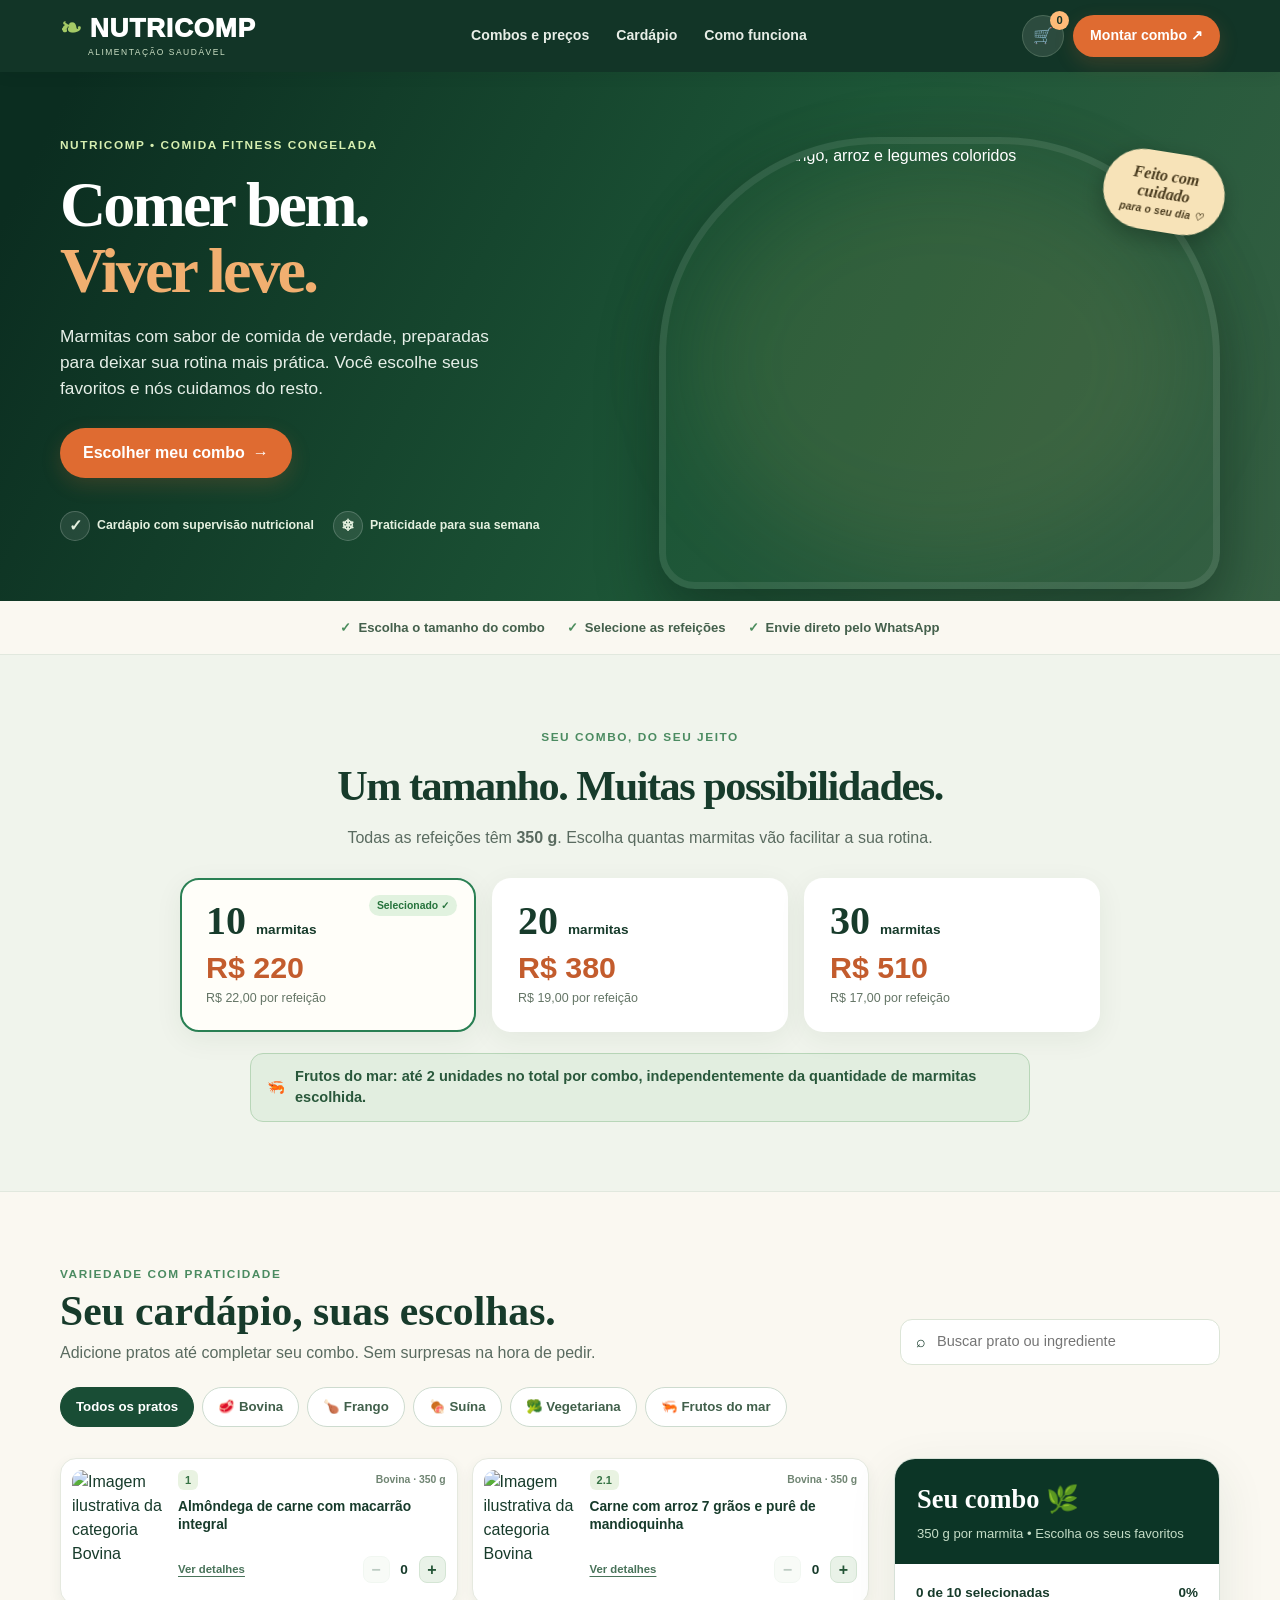
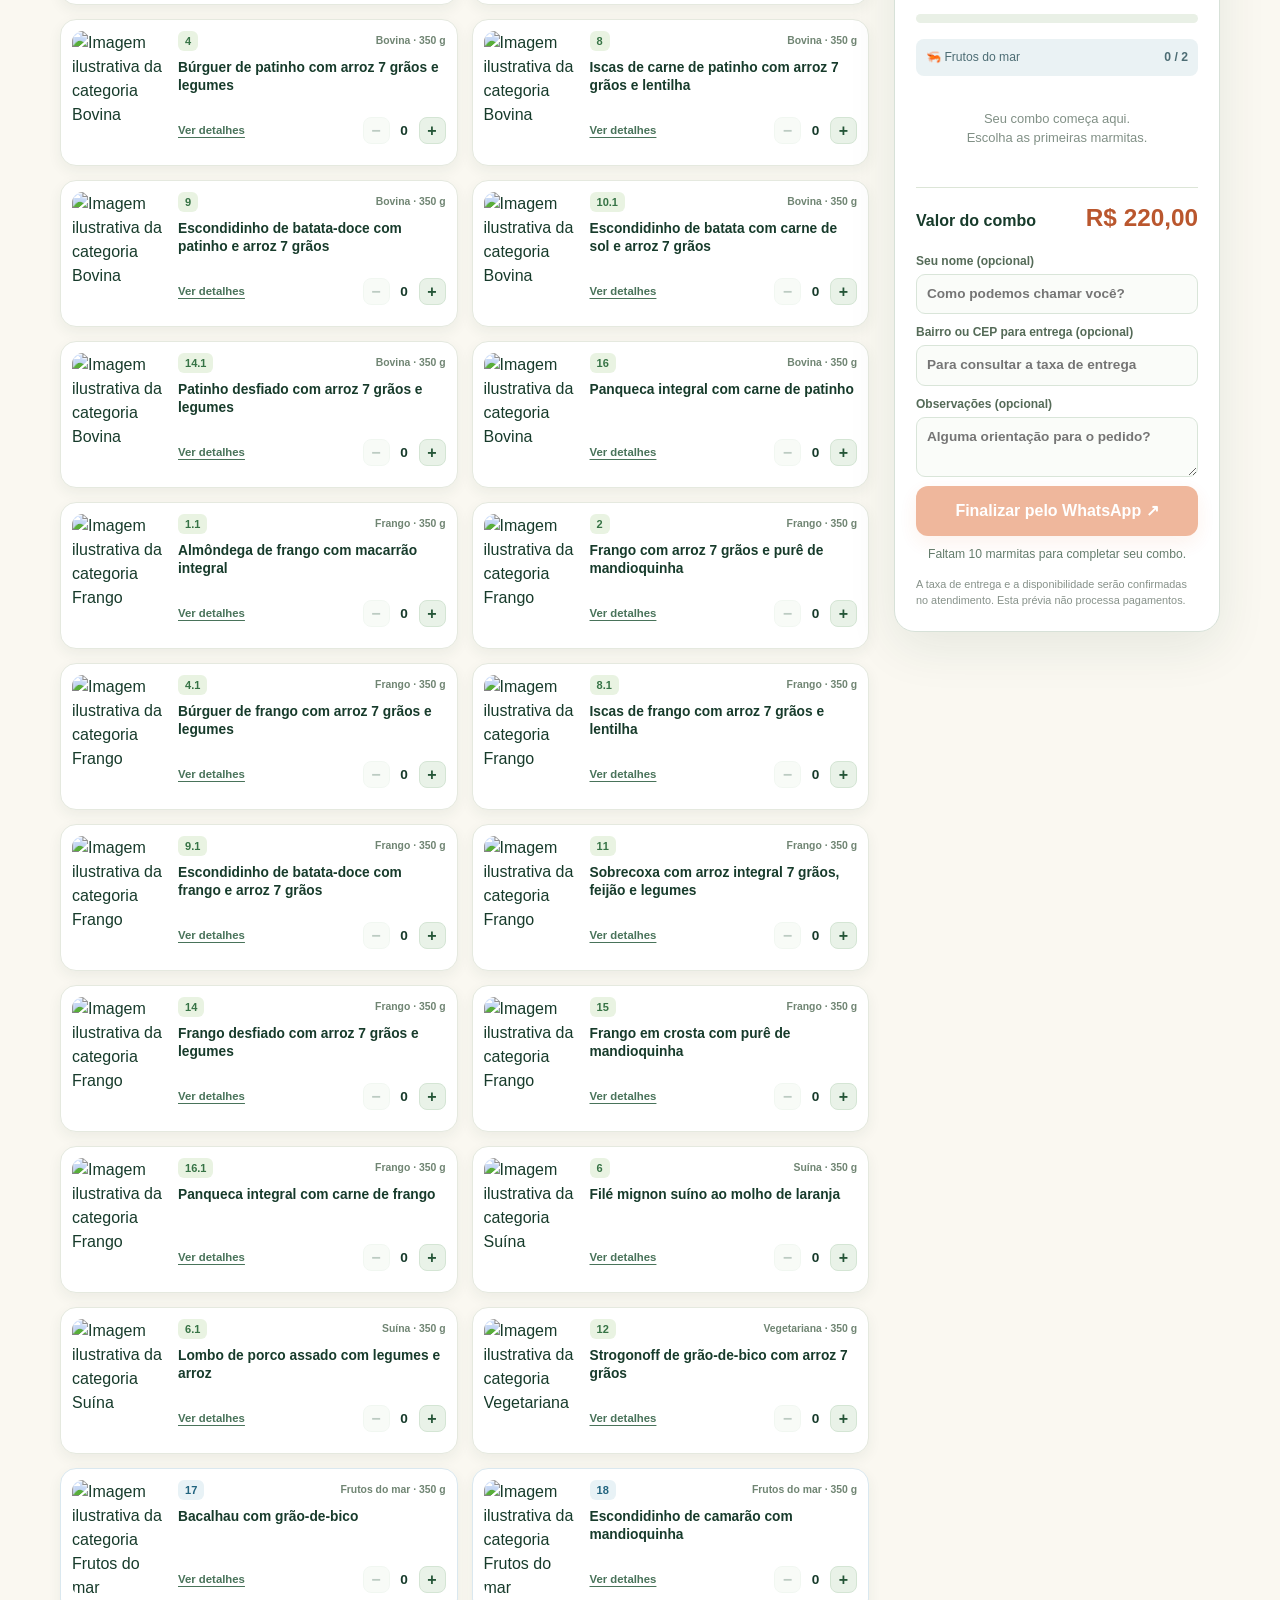
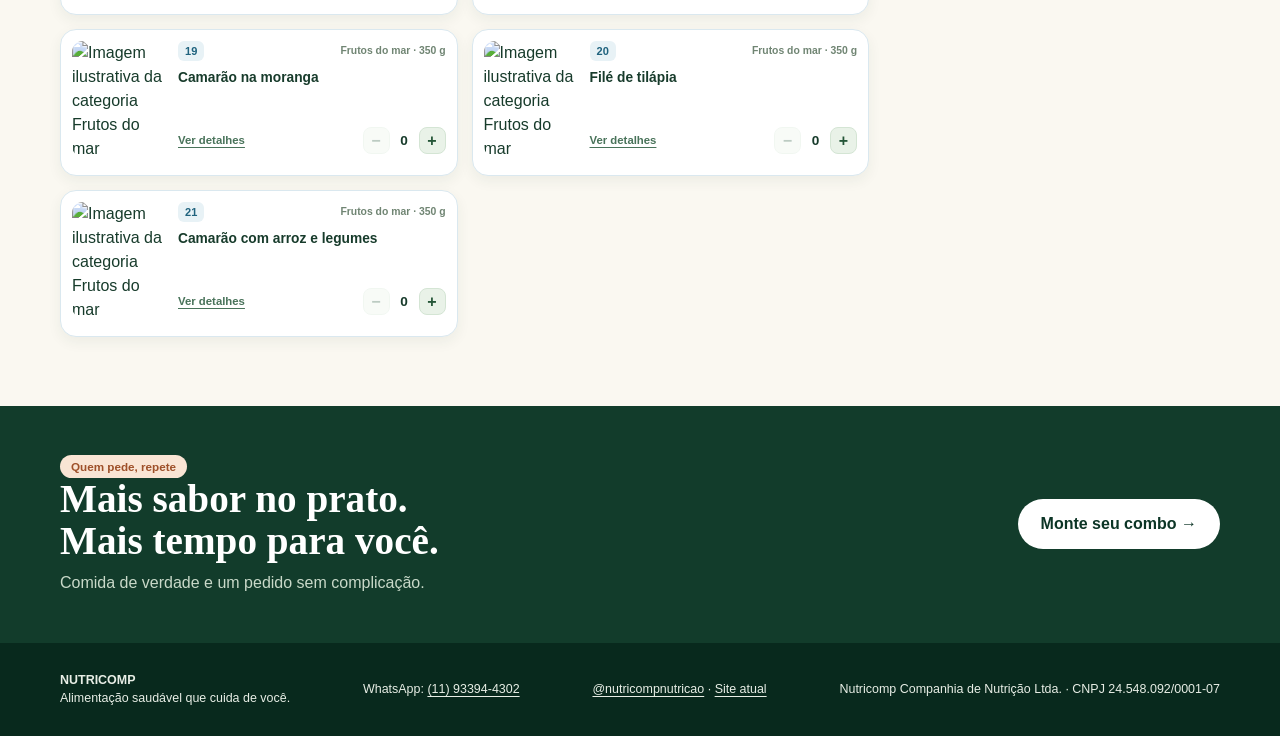
==== index.html @ 6992b079 "Adicionar catálogo responsivo Nutricomp 350g com combos e WhatsApp" ====
<!doctype html>
<html lang="pt-BR">
<head>
  <meta charset="utf-8" />
  <meta name="viewport" content="width=device-width, initial-scale=1" />
  <meta name="theme-color" content="#123d2b" />
  <meta name="description" content="Monte seu combo Nutricomp com marmitas saudáveis congeladas de 350 g. Escolha 10, 20 ou 30 refeições e finalize pelo WhatsApp." />
  <title>Nutricomp | Comida de verdade, rotina mais leve</title>
  <style>
    :root{--ink:#173b2b;--forest:#0c3526;--dark:#09291e;--leaf:#40865d;--sage:#ecf1e6;--cream:#faf8f1;--white:#fffefb;--line:#dce5d7;--orange:#df6b31;--orange-dark:#bb4d23;--muted:#5a6b60;--shadow:0 15px 50px rgba(22,63,43,.09)}
    *{box-sizing:border-box}html{scroll-behavior:smooth}body{margin:0;background:var(--cream);color:var(--ink);font-family:Inter,"Segoe UI",Arial,sans-serif;font-size:16px;line-height:1.5}button,input,textarea,select{font:inherit}button{cursor:pointer}a{color:inherit;text-decoration:none}img{max-width:100%;display:block}button:focus-visible,a:focus-visible,input:focus-visible,textarea:focus-visible{outline:3px solid #e9ab69;outline-offset:3px}.wrap{width:min(1160px,calc(100% - 38px));margin-inline:auto}.eyebrow{color:#4b8b61;font-weight:800;letter-spacing:.13em;text-transform:uppercase;font-size:.74rem}.btn{display:inline-flex;align-items:center;justify-content:center;gap:8px;border:0;border-radius:999px;padding:13px 23px;font-weight:800;transition:transform .16s,background .16s}.btn:hover{transform:translateY(-1px)}.btn-orange{background:var(--orange);color:white;box-shadow:0 7px 20px rgba(223,107,49,.18)}.btn-orange:hover{background:var(--orange-dark)}.btn-light{background:white;color:var(--forest)}.btn-outline{border:1px solid #b9cbbd;background:transparent;color:var(--forest)}
    .topbar{position:sticky;top:0;z-index:30;background:rgba(9,45,31,.96);color:#fff;backdrop-filter:blur(14px);box-shadow:0 2px 16px #071c1512}.top-inner{height:72px;display:flex;align-items:center;justify-content:space-between;gap:20px}.brand{display:flex;flex-direction:column;line-height:1.05}.brand strong{font-weight:950;letter-spacing:.03em;font-size:1.64rem}.brand strong:before{content:"❧";color:#a4ca66;font-size:1.6rem;margin-right:7px}.brand small{margin-left:28px;margin-top:5px;letter-spacing:.18em;font-size:.53rem;color:#cce0c5}.navlinks{display:flex;align-items:center;gap:27px;font-size:.88rem;font-weight:650;color:#e8eee7}.navlinks a:hover{color:#ffd6ad}.nav-actions{display:flex;gap:9px;align-items:center}.nav-actions .btn{padding:10px 17px;font-size:.88rem}.cart-mini{position:relative;border:1px solid #77947d6b;background:#ffffff1c;color:white;border-radius:999px;width:42px;height:42px;display:grid;place-items:center}.cart-mini span{position:absolute;top:-5px;right:-6px;background:#ffbb78;color:#183326;font-size:.7rem;font-weight:900;border-radius:50%;min-width:19px;height:19px;display:grid;place-items:center}
    .hero{background:linear-gradient(117deg,#0b2d20 5%,#1d5637 58%,#366043 100%);color:white;overflow:hidden;position:relative}.hero .wrap{min-height:495px;display:grid;grid-template-columns:1.05fr 1fr;align-items:center;gap:10px}.hero-copy{position:relative;z-index:2;padding:60px 0 60px}.hero-copy .eyebrow{color:#d6eeb0}.hero h1{font-family:Georgia,"Times New Roman",serif;font-size:clamp(2.8rem,5vw,4.85rem);line-height:1.03;letter-spacing:-.045em;margin:16px 0 20px}.hero h1 em{font-style:normal;color:#f1af70}.hero p{color:#e6efe8;max-width:435px;font-size:1.08rem;margin-bottom:26px}.hero-feature{display:flex;gap:19px;flex-wrap:wrap;margin-top:33px;color:#e4f0df;font-size:.77rem;font-weight:700}.hero-feature span{display:flex;align-items:center;gap:7px}.hero-feature b{display:grid;place-items:center;background:#ffffff17;border:1px solid #ffffff30;border-radius:50%;height:30px;width:30px;font-size:1rem}.hero-photo{position:relative;height:475px;align-self:end;display:grid;place-items:center}.hero-photo:before{content:"";position:absolute;width:490px;height:390px;border-radius:50%;background:#b3a65a1f;filter:blur(45px)}.hero-photo img{position:relative;width:100%;height:95%;object-fit:cover;object-position:center;border-radius:220px 220px 36px 36px;border:7px solid #ffffff15;box-shadow:0 25px 60px #061c1477}.hero-stamp{position:absolute;z-index:2;right:-5px;top:26px;background:#f7e3b8;color:#4a3c1f;border-radius:999px;padding:15px 19px;text-align:center;font-family:Georgia,serif;font-weight:700;font-style:italic;line-height:1.12;transform:rotate(9deg);box-shadow:0 7px 23px #0004}.hero-stamp small{display:block;font-family:Arial,sans-serif;font-weight:700;font-size:.64rem;letter-spacing:.02em;margin-top:3px}
    .confidence{display:flex;gap:22px;justify-content:center;flex-wrap:wrap;padding:17px 0;font-weight:700;color:#44604c;font-size:.82rem}.confidence span{display:flex;align-items:center;gap:7px}.confidence i{color:#4b8d5d;font-style:normal}.section{padding:69px 0}.section-title{text-align:center;margin-bottom:28px}.section-title h2{font-family:Georgia,serif;font-size:clamp(2rem,3.3vw,2.9rem);margin:6px 0 8px;letter-spacing:-.035em}.section-title p{color:var(--muted);margin:0}
    .combos{background:#f0f4ec;border-block:1px solid #e1e8de}.combo-grid{display:grid;grid-template-columns:repeat(3,1fr);gap:16px;max-width:920px;margin:0 auto}.combo{border:2px solid transparent;border-radius:19px;padding:21px 24px;box-shadow:0 7px 28px #1e3d2610;background:white;text-align:left;color:var(--ink);position:relative;transition:border-color .12s,transform .12s;min-height:154px}.combo:hover{transform:translateY(-2px)}.combo[aria-pressed="true"]{border-color:#2a8054;background:#fffef9}.combo .selected{display:none;position:absolute;right:17px;top:15px;background:#e1f2df;color:#26733c;padding:3px 8px;border-radius:100px;font-size:.65rem;font-weight:900}.combo[aria-pressed="true"] .selected{display:block}.combo .count{font-family:Georgia,serif;font-weight:800;font-size:2.5rem;line-height:1}.combo .count small{font:700 .85rem Arial}.combo strong{display:block;font-size:1.9rem;color:#c35c2d;margin-top:11px;line-height:1}.combo p{margin:7px 0 0;color:#647566;font-size:.78rem}.rule{margin:21px auto 0;display:flex;align-items:center;justify-content:center;gap:10px;max-width:780px;background:#e2eee0;border:1px solid #b8d6b8;border-radius:13px;padding:12px 16px;color:#29583b;font-weight:700;font-size:.91rem}
    .catalog-head{display:flex;justify-content:space-between;gap:18px;align-items:end;flex-wrap:wrap;margin-bottom:22px}.catalog-head h2{font-family:Georgia,serif;font-size:2.6rem;line-height:1.05;margin:5px 0 7px}.catalog-head p{margin:0;color:var(--muted)}.search{display:flex;gap:9px;align-items:center;background:white;border:1px solid var(--line);padding:10px 15px;border-radius:12px;min-width:min(320px,100%)}.search input{width:100%;border:0;outline:0;background:transparent;font-size:.91rem;color:var(--ink)}.filters{display:flex;gap:8px;overflow-x:auto;padding-bottom:10px;margin-bottom:21px;scrollbar-width:thin}.filter{flex:0 0 auto;border:1px solid #cddbcf;border-radius:100px;background:white;color:#41604b;font-weight:750;font-size:.83rem;padding:9px 15px}.filter[aria-pressed="true"]{background:#194d35;color:#fff;border-color:#194d35}.catalog-layout{display:grid;grid-template-columns:minmax(0,1fr) 326px;gap:25px;align-items:start}.food-grid{display:grid;grid-template-columns:repeat(2,minmax(0,1fr));gap:14px}.dish{display:grid;grid-template-columns:94px 1fr;gap:12px;padding:11px;background:#fff;border:1px solid #e5e9df;border-radius:16px;min-height:147px;box-shadow:0 5px 14px #183e2910}.dish img{width:94px;height:116px;object-fit:cover;border-radius:11px}.dish-content{display:flex;flex-direction:column;min-width:0}.dish-top{display:flex;justify-content:space-between;align-items:center;gap:6px}.dish-code{font-size:.69rem;font-weight:900;background:#e9f3e2;color:#367345;padding:2px 7px;border-radius:6px}.dish-type{font-size:.65rem;font-weight:800;color:#708573}.dish h3{font-size:.86rem;line-height:1.24;margin:8px 0 6px;min-height:41px}.dish p{font-size:.72rem;color:#718075;margin:0 0 auto;line-height:1.35}.dish-bottom{display:flex;align-items:center;justify-content:space-between;gap:7px;margin-top:11px}.detail{border:0;background:none;padding:0;color:#49735a;font-weight:750;font-size:.71rem;text-decoration:underline;text-underline-offset:3px}.stepper{display:flex;align-items:center;gap:7px}.stepper button{background:#e9f2e8;border:1px solid #d4e5d4;border-radius:8px;width:27px;height:27px;color:#245537;font-weight:900}.stepper button:hover{background:#d0e6ce}.stepper button:disabled{opacity:.3;cursor:not-allowed}.stepper b{min-width:15px;text-align:center;font-size:.85rem}.dish[data-sea="true"]{border-color:#dae8ef}.dish[data-sea="true"] .dish-code{background:#e8f2f6;color:#20637e}
    .cart-panel{position:sticky;top:95px;background:white;border:1px solid #d7e1d8;border-radius:21px;overflow:hidden;box-shadow:var(--shadow)}.cart-top{background:var(--forest);color:white;padding:21px 22px}.cart-top h3{font-family:Georgia,serif;font-size:1.65rem;margin:0 0 4px}.cart-top p{font-size:.82rem;color:#c5ddc7;margin:0}.cart-body{padding:19px 21px 23px}.progress-info{display:flex;justify-content:space-between;font-size:.84rem;font-weight:750}.progressbar{height:9px;background:#e9f0e6;border-radius:100px;overflow:hidden;margin:11px 0 16px}.progressbar>span{display:block;background:linear-gradient(90deg,#5fa364,#1f7644);height:100%;width:0;transition:width .2s}.sea-count{font-size:.76rem;color:#4d6d74;display:flex;justify-content:space-between;background:#eaf2f4;border-radius:8px;padding:9px 10px;margin-bottom:13px}.cart-items{max-height:205px;overflow:auto;display:grid;gap:8px}.cart-entry{display:flex;justify-content:space-between;gap:7px;color:#365442;font-size:.77rem;border-bottom:1px solid #eef0ea;padding-bottom:7px}.cart-entry b{white-space:nowrap}.empty{color:#819086;font-size:.81rem;text-align:center;margin:20px 0}.total{display:flex;justify-content:space-between;align-items:baseline;font-weight:750;margin:20px 0 14px;padding-top:12px;border-top:1px solid var(--line)}.total strong{font-size:1.52rem;color:#ba572e}.cart-body .btn{width:100%;border-radius:12px}.cart-body .btn:disabled{opacity:.48;cursor:not-allowed;transform:none}.feedback{display:block;text-align:center;font-size:.76rem;color:#647e6e;margin-top:9px}.customer{margin-top:15px;display:grid;gap:9px}.customer label{display:grid;gap:4px;color:#556b58;font-size:.75rem;font-weight:750}.customer input,.customer textarea{background:#fafcf9;border:1px solid #d9e5d9;border-radius:9px;padding:9px 10px;font-size:.85rem;color:#234631;resize:vertical}.customer small{color:#77867b;line-height:1.4}.cart-mobile{display:none}.final-band{background:#123c2b;color:white;padding:48px 0}.final-band .wrap{display:flex;justify-content:space-between;align-items:center;gap:20px}.final-band h2{font-family:Georgia,serif;font-size:2.45rem;line-height:1.08;margin:0 0 8px}.final-band p{color:#c9d9c9;margin:0}.footer{background:#08291d;color:#e8eee6;padding:28px 0}.footer .wrap{display:flex;gap:22px;justify-content:space-between;align-items:center;flex-wrap:wrap;font-size:.78rem}.footer a{text-decoration:underline;text-underline-offset:3px}.tag{background:#f9e5d4;color:#9e5029;font-weight:900;padding:5px 11px;border-radius:100px;font-size:.73rem}.modal{border:0;border-radius:19px;padding:0;width:min(450px,calc(100% - 26px));box-shadow:0 20px 75px #061a1170}.modal::backdrop{background:#08281fb0;backdrop-filter:blur(4px)}.modal-content{padding:24px}.modal h3{font-family:Georgia,serif;font-size:1.6rem;margin:7px 0}.modal p{color:#5b6c60}.modal button{margin-top:10px}
    @media(max-width:1080px){.catalog-layout{grid-template-columns:minmax(0,1fr) 310px}.food-grid{grid-template-columns:1fr}.dish{grid-template-columns:113px 1fr}.dish img{width:113px;height:110px}.dish h3{min-height:auto}}
    @media(max-width:780px){.top-inner{height:64px}.brand strong{font-size:1.32rem}.brand small{font-size:.44rem;margin-left:21px}.navlinks{display:none}.nav-actions .btn{font-size:.73rem;padding:9px 14px}.hero .wrap{grid-template-columns:1fr;min-height:auto}.hero-copy{padding:46px 0 24px}.hero h1{font-size:clamp(2.7rem,10vw,4.4rem);max-width:600px}.hero p{max-width:590px}.hero-photo{height:280px;align-self:stretch}.hero-photo img{width:100%;height:305px;border-radius:120px 120px 10px 10px;object-position:center 43%}.hero-stamp{right:10px;top:5px;font-size:.85rem}.section{padding:48px 0}.combo-grid{gap:9px}.combo{padding:16px 12px;min-height:126px}.combo .count{font-size:2rem}.combo .count small{font-size:.72rem}.combo strong{font-size:1.5rem}.combo p{font-size:.66rem}.rule{font-size:.83rem}.catalog-layout{display:block}.cart-panel{position:fixed;z-index:50;inset:auto 0 0 0;top:auto;transform:translateY(105%);visibility:hidden;pointer-events:none;transition:transform .22s;border-radius:20px 20px 0 0;max-height:87dvh;overflow:auto;box-shadow:0 -14px 70px #092e2066}.cart-panel.open{transform:translateY(0);visibility:visible;pointer-events:auto}.cart-top{position:sticky;top:0;z-index:1}.cart-mobile{display:flex;position:fixed;z-index:45;left:14px;right:14px;bottom:13px;border:0;border-radius:15px;padding:13px 17px;background:#123f2c;color:white;box-shadow:0 9px 32px #082a1f55;align-items:center;justify-content:space-between;font-weight:850}.cart-mobile small{color:#ccdfcf;font-size:.76rem;font-weight:500}.cart-mobile b{font-size:1rem}.close-cart{display:inline-flex!important}.final-band{padding-bottom:90px}.final-band .wrap{display:block}.final-band h2{font-size:2rem;margin-bottom:14px}.footer{padding-bottom:95px}}
    @media(max-width:540px){.wrap{width:min(100% - 28px,1160px)}.hero-feature{gap:13px;font-size:.68rem}.confidence{font-size:.67rem;gap:6px 15px}.catalog-head h2{font-size:2.15rem}.search{min-width:100%}.combo-grid{gap:6px}.combo{padding:16px 9px}.combo .count{font-size:1.7rem}.combo strong{font-size:1.24rem}.combo .selected{display:none!important}.combo p{font-size:.58rem}.food-grid{grid-template-columns:1fr;gap:10px}.dish{grid-template-columns:98px 1fr;min-height:125px}.dish img{width:98px;height:106px}.dish h3{font-size:.82rem}.dish p{font-size:.69rem}.rule{align-items:start}.footer .wrap{display:grid;gap:9px}.final-band h2{font-size:1.8rem}}
    @media(prefers-reduced-motion:reduce){html{scroll-behavior:auto}*,*:before,*:after{animation-duration:.01ms!important;transition-duration:.01ms!important}}
  </style>
</head>
<body>
  <header class="topbar"><div class="wrap top-inner"><a class="brand" href="#inicio" aria-label="Nutricomp início"><strong>NUTRICOMP</strong><small>ALIMENTAÇÃO SAUDÁVEL</small></a><nav class="navlinks" aria-label="Navegação principal"><a href="#combos">Combos e preços</a><a href="#cardapio">Cardápio</a><a href="#como-funciona">Como funciona</a></nav><div class="nav-actions"><button id="nav-cart" class="cart-mini" aria-label="Abrir meu combo">🛒<span id="nav-count">0</span></button><a class="btn btn-orange" href="#cardapio">Montar combo ↗</a></div></div></header>
  <main>
    <section id="inicio" class="hero"><div class="wrap"><div class="hero-copy"><span class="eyebrow">Nutricomp • comida fitness congelada</span><h1>Comer bem.<br><em>Viver leve.</em></h1><p>Marmitas com sabor de comida de verdade, preparadas para deixar sua rotina mais prática. Você escolhe seus favoritos e nós cuidamos do resto.</p><a class="btn btn-orange" href="#combos">Escolher meu combo <span aria-hidden="true">→</span></a><div class="hero-feature"><span><b>✓</b>Cardápio com supervisão nutricional</span><span><b>❄</b>Praticidade para sua semana</span></div></div><div class="hero-photo"><img src="assets/hero.jpg" alt="Marmita com frango, arroz e legumes coloridos" /><div class="hero-stamp">Feito com<br>cuidado<small>para o seu dia ♡</small></div></div></div></section>
    <div class="wrap confidence" id="como-funciona"><span><i>✓</i> Escolha o tamanho do combo</span><span><i>✓</i> Selecione as refeições</span><span><i>✓</i> Envie direto pelo WhatsApp</span></div>
    <section id="combos" class="section combos"><div class="wrap"><div class="section-title"><span class="eyebrow">Seu combo, do seu jeito</span><h2>Um tamanho. Muitas possibilidades.</h2><p>Todas as refeições têm <strong>350 g</strong>. Escolha quantas marmitas vão facilitar a sua rotina.</p></div><div class="combo-grid" role="group" aria-label="Escolha a quantidade de marmitas"><button class="combo" data-size="10" aria-pressed="true"><span class="selected">Selecionado ✓</span><span class="count">10 <small>marmitas</small></span><strong>R$ 220</strong><p>R$ 22,00 por refeição</p></button><button class="combo" data-size="20" aria-pressed="false"><span class="selected">Selecionado ✓</span><span class="count">20 <small>marmitas</small></span><strong>R$ 380</strong><p>R$ 19,00 por refeição</p></button><button class="combo" data-size="30" aria-pressed="false"><span class="selected">Selecionado ✓</span><span class="count">30 <small>marmitas</small></span><strong>R$ 510</strong><p>R$ 17,00 por refeição</p></button></div><div class="rule"><span aria-hidden="true">🦐</span><span><strong>Frutos do mar:</strong> até 2 unidades no total por combo, independentemente da quantidade de marmitas escolhida.</span></div></div></section>
    <section id="cardapio" class="section"><div class="wrap"><div class="catalog-head"><div><span class="eyebrow">Variedade com praticidade</span><h2>Seu cardápio, suas escolhas.</h2><p>Adicione pratos até completar seu combo. Sem surpresas na hora de pedir.</p></div><label class="search"><span aria-hidden="true">⌕</span><input id="search" type="search" placeholder="Buscar prato ou ingrediente" aria-label="Buscar prato ou ingrediente" /></label></div><div class="filters" id="filters" role="group" aria-label="Filtrar por categoria"></div><div class="catalog-layout"><div><div class="food-grid" id="food-grid" aria-live="polite"></div><p id="no-results" hidden style="padding:30px;color:#6b806f">Não encontrei pratos com esse termo. Tente outra busca.</p></div><aside class="cart-panel" id="cart-panel" aria-label="Resumo do combo"><div class="cart-top"><button id="close-cart" class="btn btn-light close-cart" style="display:none;float:right;padding:5px 12px;font-size:.77rem">Fechar ×</button><h3>Seu combo 🌿</h3><p>350 g por marmita • Escolha os seus favoritos</p></div><div class="cart-body"><div class="progress-info"><span id="progress-label">0 de 10 selecionadas</span><span id="progress-pct">0%</span></div><div class="progressbar" role="progressbar" aria-label="Progresso do combo" aria-valuemin="0" aria-valuemax="100" aria-valuenow="0" id="progressbar"><span id="progress-fill"></span></div><div class="sea-count"><span>🦐 Frutos do mar</span><strong id="sea-qty">0 / 2</strong></div><div class="cart-items" id="cart-items"><div class="empty">Seu combo começa aqui.<br>Escolha as primeiras marmitas.</div></div><div class="total"><span>Valor do combo</span><strong id="cart-price">R$ 220,00</strong></div><form class="customer" id="customer-form"><label>Seu nome (opcional)<input id="customer-name" autocomplete="name" placeholder="Como podemos chamar você?" maxlength="80" /></label><label>Bairro ou CEP para entrega (opcional)<input id="customer-zip" placeholder="Para consultar a taxa de entrega" maxlength="100" /></label><label>Observações (opcional)<textarea id="customer-note" rows="2" maxlength="500" placeholder="Alguma orientação para o pedido?"></textarea></label><button id="whatsapp-btn" class="btn btn-orange" type="submit" disabled>Finalizar pelo WhatsApp ↗</button></form><small class="feedback" id="checkout-status" aria-live="polite">Complete as 10 marmitas para enviar o pedido.</small><p style="font-size:.68rem;color:#87928a;margin:12px 0 0">A taxa de entrega e a disponibilidade serão confirmadas no atendimento. Esta prévia não processa pagamentos.</p></div></aside></div></div></section>
    <section class="final-band"><div class="wrap"><div><span class="tag">Quem pede, repete</span><h2>Mais sabor no prato.<br>Mais tempo para você.</h2><p>Comida de verdade e um pedido sem complicação.</p></div><a class="btn btn-light" href="#cardapio">Monte seu combo →</a></div></section>
  </main>
  <footer class="footer"><div class="wrap"><div><strong>NUTRICOMP</strong><br>Alimentação saudável que cuida de você.</div><div>WhatsApp: <a href="https://wa.me/5511933944302" rel="noopener noreferrer" target="_blank">(11) 93394-4302</a></div><div><a href="https://www.instagram.com/nutricompnutricao/" target="_blank" rel="noopener noreferrer">@nutricompnutricao</a> · <a href="https://www.nutricomp.com.br/" target="_blank" rel="noopener noreferrer">Site atual</a></div><div>Nutricomp Companhia de Nutrição Ltda. · CNPJ 24.548.092/0001-07</div></div></footer>
  <button class="cart-mobile" id="mobile-cart" aria-controls="cart-panel" aria-expanded="false"><span>🛒 <b id="mobile-count">0 / 10</b><br><small id="mobile-status">Monte seu combo</small></span><strong>Ver meu combo ↑</strong></button>
  <dialog id="detail-modal" class="modal"><div class="modal-content"><span class="eyebrow">Detalhes da refeição</span><h3 id="detail-title"></h3><p id="detail-description"></p><p style="font-size:.82rem;border-radius:10px;padding:12px;background:#edf4e9"><strong>Porção:</strong> 350 g.<br><span id="detail-nutrition">Informações nutricionais completas serão incorporadas na migração do cadastro original, sem estimativas inventadas.</span></p><button id="detail-close" class="btn btn-outline">Fechar</button></div></dialog>
  <script>
  'use strict';
  const WHATSAPP='5511933944302';
  const COMBOS={10:220,20:380,30:510};
  const CATS=[['todos','Todos os pratos'],['bovina','🥩 Bovina'],['ave','🍗 Frango'],['suina','🍖 Suína'],['vegetariana','🥦 Vegetariana'],['mar','🦐 Frutos do mar']];
  // Cardápio revisto a partir das imagens do cliente; itens suínos e vegetariano vêm do catálogo público antigo e precisam de validação antes da publicação final.
  const DISHES=[
    ['1','Almôndega de carne com macarrão integral','bovina','Almôndegas de carne acompanhadas de macarrão integral.'],
    ['2.1','Carne com arroz 7 grãos e purê de mandioquinha','bovina','Carne, arroz 7 grãos e purê de mandioquinha.'],
    ['4','Búrguer de patinho com arroz 7 grãos e legumes','bovina','Búrguer de patinho acompanhado de arroz 7 grãos e legumes.'],
    ['8','Iscas de carne de patinho com arroz 7 grãos e lentilha','bovina','Iscas de patinho, arroz 7 grãos e lentilha.'],
    ['9','Escondidinho de batata-doce com patinho e arroz 7 grãos','bovina','Escondidinho com carne de patinho e arroz 7 grãos.'],
    ['10.1','Escondidinho de batata com carne de sol e arroz 7 grãos','bovina','Escondidinho com carne de sol e arroz 7 grãos.'],
    ['14.1','Patinho desfiado com arroz 7 grãos e legumes','bovina','Patinho desfiado com arroz 7 grãos e legumes.'],
    ['16','Panqueca integral com carne de patinho','bovina','Panqueca integral recheada com carne de patinho.'],
    ['1.1','Almôndega de frango com macarrão integral','ave','Almôndegas de frango e macarrão integral.'],
    ['2','Frango com arroz 7 grãos e purê de mandioquinha','ave','Frango, arroz 7 grãos e purê de mandioquinha.'],
    ['4.1','Búrguer de frango com arroz 7 grãos e legumes','ave','Búrguer de frango com arroz 7 grãos e legumes.'],
    ['8.1','Iscas de frango com arroz 7 grãos e lentilha','ave','Iscas de frango, arroz 7 grãos e lentilha.'],
    ['9.1','Escondidinho de batata-doce com frango e arroz 7 grãos','ave','Escondidinho de frango e arroz 7 grãos.'],
    ['11','Sobrecoxa com arroz integral 7 grãos, feijão e legumes','ave','Sobrecoxa com osso, arroz integral 7 grãos, feijão, cenoura, ervilha e brócolis.'],
    ['14','Frango desfiado com arroz 7 grãos e legumes','ave','Frango desfiado, arroz 7 grãos e legumes.'],
    ['15','Frango em crosta com purê de mandioquinha','ave','Frango em crosta e purê de mandioquinha.'],
    ['16.1','Panqueca integral com carne de frango','ave','Panqueca integral recheada com carne de frango.'],
    ['6','Filé mignon suíno ao molho de laranja','suina','Filé mignon suíno ao molho de laranja. Item do catálogo anterior, sujeito à confirmação.'],
    ['6.1','Lombo de porco assado com legumes e arroz','suina','Lombo suíno assado com legumes e arroz. Item do catálogo anterior, sujeito à confirmação.'],
    ['12','Strogonoff de grão-de-bico com arroz 7 grãos','vegetariana','Strogonoff de grão-de-bico com arroz 7 grãos e batata-doce grelhada. Item do catálogo anterior, sujeito à confirmação.'],
    ['17','Bacalhau com grão-de-bico','mar','Bacalhau preparado com grão-de-bico.'],
    ['18','Escondidinho de camarão com mandioquinha','mar','Escondidinho de camarão com purê de mandioquinha.'],
    ['19','Camarão na moranga','mar','Camarão na moranga.'],
    ['20','Filé de tilápia','mar','Filé de tilápia. Acompanhamentos a confirmar.'],
    ['21','Camarão com arroz e legumes','mar','Camarão acompanhado de arroz e legumes.'],
  ].map(([id,name,cat,description])=>({id,name,cat,description}));
  const $=id=>document.getElementById(id);
  const fmt=v=>new Intl.NumberFormat('pt-BR',{style:'currency',currency:'BRL'}).format(v);
  const clean=s=>String(s||'').normalize('NFD').replace(/[\u0300-\u036f]/g,'').toLowerCase();
  const state={size:10,qty:{},filter:'todos',search:''};
  const count=()=>Object.values(state.qty).reduce((a,b)=>a+b,0);
  const seaCount=()=>DISHES.filter(d=>d.cat==='mar').reduce((a,d)=>a+(state.qty[d.id]||0),0);
  const imageOf=cat=>'assets/'+({bovina:'bovina',ave:'frango',suina:'suina',vegetariana:'vegetariana',mar:'mar'}[cat])+'.jpg';
  const textOf=cat=>({bovina:'Bovina',ave:'Frango',suina:'Suína',vegetariana:'Vegetariana',mar:'Frutos do mar'}[cat]);
  function persist(){try{localStorage.setItem('nutricomp-demo-v1',JSON.stringify({size:state.size,qty:state.qty}));}catch(e){}}
  function restore(){try{const r=JSON.parse(localStorage.getItem('nutricomp-demo-v1')||'null');if(r&&COMBOS[r.size]){state.size=+r.size;const q={};for(const d of DISHES){const n=Number(r.qty?.[d.id]);if(Number.isInteger(n)&&n>0&&n<=30)q[d.id]=n;}state.qty=q;let s=seaCount();if(s>2){let remaining=2;for(const d of DISHES.filter(v=>v.cat==='mar')){const n=state.qty[d.id]||0;state.qty[d.id]=Math.min(n,remaining);remaining-=state.qty[d.id];if(!state.qty[d.id])delete state.qty[d.id];}}if(count()>state.size)state.qty={};}}catch(e){}}
  function selectSize(n){if(n===state.size)return;const selected=count();if(selected>n){if(!confirm('O combo menor comporta menos unidades. Deseja escolher o novo tamanho e limpar a seleção?'))return;state.qty={};}state.size=n;render();document.querySelector('#cardapio').scrollIntoView({behavior:'smooth'});}
  function changeQty(id,delta){const dish=DISHES.find(d=>d.id===id);if(!dish)return;const old=state.qty[id]||0;if(delta>0){if(count()>=state.size){notify('Seu combo já está completo. Retire uma marmita para substituir.');return;}if(dish.cat==='mar'&&seaCount()>=2){notify('Limite atingido: até 2 frutos do mar por combo.');return;}}state.qty[id]=Math.max(0,old+delta);if(!state.qty[id])delete state.qty[id];render();}
  function notify(s){$('checkout-status').textContent=s;$('checkout-status').style.color='#9b512e';}
  function renderFilters(){$('filters').innerHTML=CATS.map(([id,name])=>`<button type="button" class="filter" data-filter="${id}" aria-pressed="${state.filter===id}">${name}</button>`).join('');}
  function renderFoods(){const arr=DISHES.filter(d=>(state.filter==='todos'||d.cat===state.filter)&&clean(d.name+' '+d.description+' '+d.id).includes(clean(state.search)));
    $('food-grid').innerHTML=arr.map(d=>{const n=state.qty[d.id]||0;const disable=count()>=state.size||(d.cat==='mar'&&seaCount()>=2);return `<article class="dish" data-sea="${d.cat==='mar'}"><img src="${imageOf(d.cat)}" alt="Imagem ilustrativa da categoria ${textOf(d.cat)}" loading="lazy"><div class="dish-content"><div class="dish-top"><span class="dish-code">${d.id}</span><span class="dish-type">${textOf(d.cat)} · 350 g</span></div><h3>${d.name}</h3><div class="dish-bottom"><button class="detail" data-detail="${d.id}">Ver detalhes</button><div class="stepper"><button type="button" aria-label="Diminuir ${d.name}" data-minus="${d.id}" ${n===0?'disabled':''}>−</button><b>${n}</b><button type="button" aria-label="Adicionar ${d.name}" data-plus="${d.id}" ${disable?'disabled':''}>+</button></div></div></div></article>`;}).join('');$('no-results').hidden=arr.length>0;}
  function renderCart(){const n=count(),sea=seaCount(),done=n===state.size,entries=DISHES.filter(d=>state.qty[d.id]);$('nav-count').textContent=n;$('mobile-count').textContent=`${n} / ${state.size}`;$('mobile-status').textContent=done?'Pronto para enviar':'Toque para conferir';$('progress-label').textContent=`${n} de ${state.size} selecionadas`;$('progress-pct').textContent=`${Math.round(n/state.size*100)}%`;$('progress-fill').style.width=`${(n/state.size*100)}%`;$('progressbar').setAttribute('aria-valuenow',String(Math.round(n/state.size*100)));$('sea-qty').textContent=`${sea} / 2`;$('cart-price').textContent=fmt(COMBOS[state.size]);$('cart-items').innerHTML=entries.length?entries.map(d=>`<div class="cart-entry"><span>${d.name}</span><b>× ${state.qty[d.id]}</b></div>`).join(''):'<div class="empty">Seu combo começa aqui.<br>Escolha as primeiras marmitas.</div>';$('whatsapp-btn').disabled=!done;$('checkout-status').style.color='#647e6e';$('checkout-status').textContent=done?'Tudo certo! Seu combo está completo.':`Faltam ${state.size-n} marmitas para completar seu combo.`;document.querySelectorAll('.combo').forEach(b=>b.setAttribute('aria-pressed',String(+b.dataset.size===state.size)));}
  function render(){renderFilters();renderFoods();renderCart();persist();}
  function openCart(){if(window.matchMedia('(max-width: 780px)').matches){$('cart-panel').classList.add('open');$('mobile-cart').setAttribute('aria-expanded','true');}else document.querySelector('#cart-panel').scrollIntoView({behavior:'smooth',block:'center'});}
  function closeCart(){$('cart-panel').classList.remove('open');$('mobile-cart').setAttribute('aria-expanded','false');}
  function checkout(event){event.preventDefault();if(count()!==state.size){notify('Complete o combo antes de finalizar.');return;}const name=$('customer-name').value.trim(),loc=$('customer-zip').value.trim(),note=$('customer-note').value.trim();let t=`Olá, Nutricomp! Gostaria de solicitar um combo de ${state.size} marmitas de 350 g (${fmt(COMBOS[state.size])}).\n\n*MINHA SELEÇÃO*\n`;for(const d of DISHES){if(state.qty[d.id])t+=`${state.qty[d.id]}x [${d.id}] ${d.name}\n`;}t+=`\nTotal: ${state.size} unidades\nFrutos do mar: ${seaCount()} de 2 permitidos\nValor do combo: ${fmt(COMBOS[state.size])}\n`;if(name)t+=`\nNome: ${name}`;if(loc)t+=`\nBairro/CEP: ${loc}`;if(note)t+=`\nObservações: ${note}`;t+='\n\nPodem confirmar disponibilidade, entrega e pagamento?';const url=`https://wa.me/${WHATSAPP}?text=${encodeURIComponent(t)}`;window.open(url,'_blank','noopener,noreferrer');}
  document.addEventListener('click',e=>{const b=e.target.closest('button');if(!b)return;if(b.dataset.plus)changeQty(b.dataset.plus,+1);if(b.dataset.minus)changeQty(b.dataset.minus,-1);if(b.dataset.size)selectSize(Number(b.dataset.size));if(b.dataset.filter){state.filter=b.dataset.filter;renderFilters();renderFoods();}if(b.dataset.detail){const d=DISHES.find(x=>x.id===b.dataset.detail);if(d){$('detail-title').textContent=`${d.id} · ${d.name}`;$('detail-description').textContent=d.description;$('detail-modal').showModal();}}});
  $('search').addEventListener('input',e=>{state.search=e.target.value;renderFoods();});$('customer-form').addEventListener('submit',checkout);$('mobile-cart').addEventListener('click',openCart);$('nav-cart').addEventListener('click',openCart);$('close-cart').addEventListener('click',closeCart);$('detail-close').addEventListener('click',()=>$('detail-modal').close());document.addEventListener('keydown',e=>{if(e.key==='Escape')closeCart();});restore();render();
  </script>
</body>
</html>
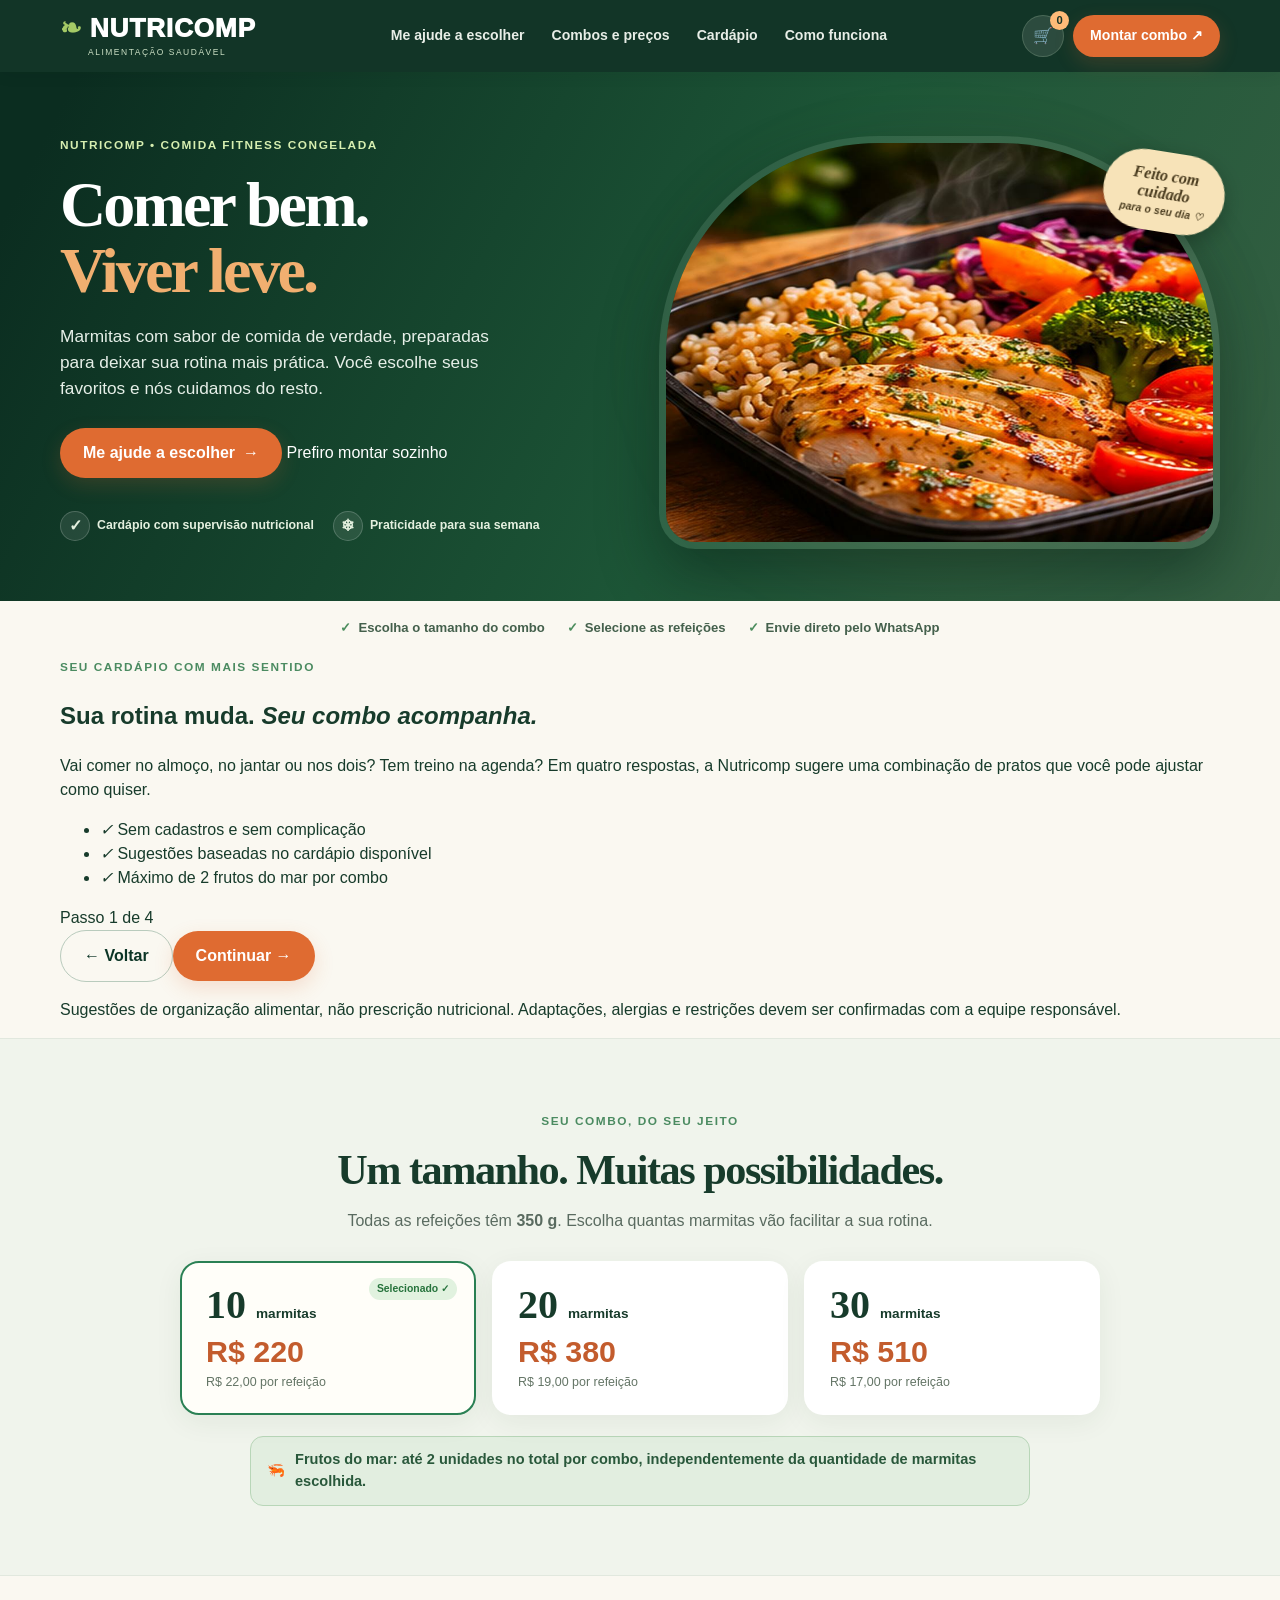
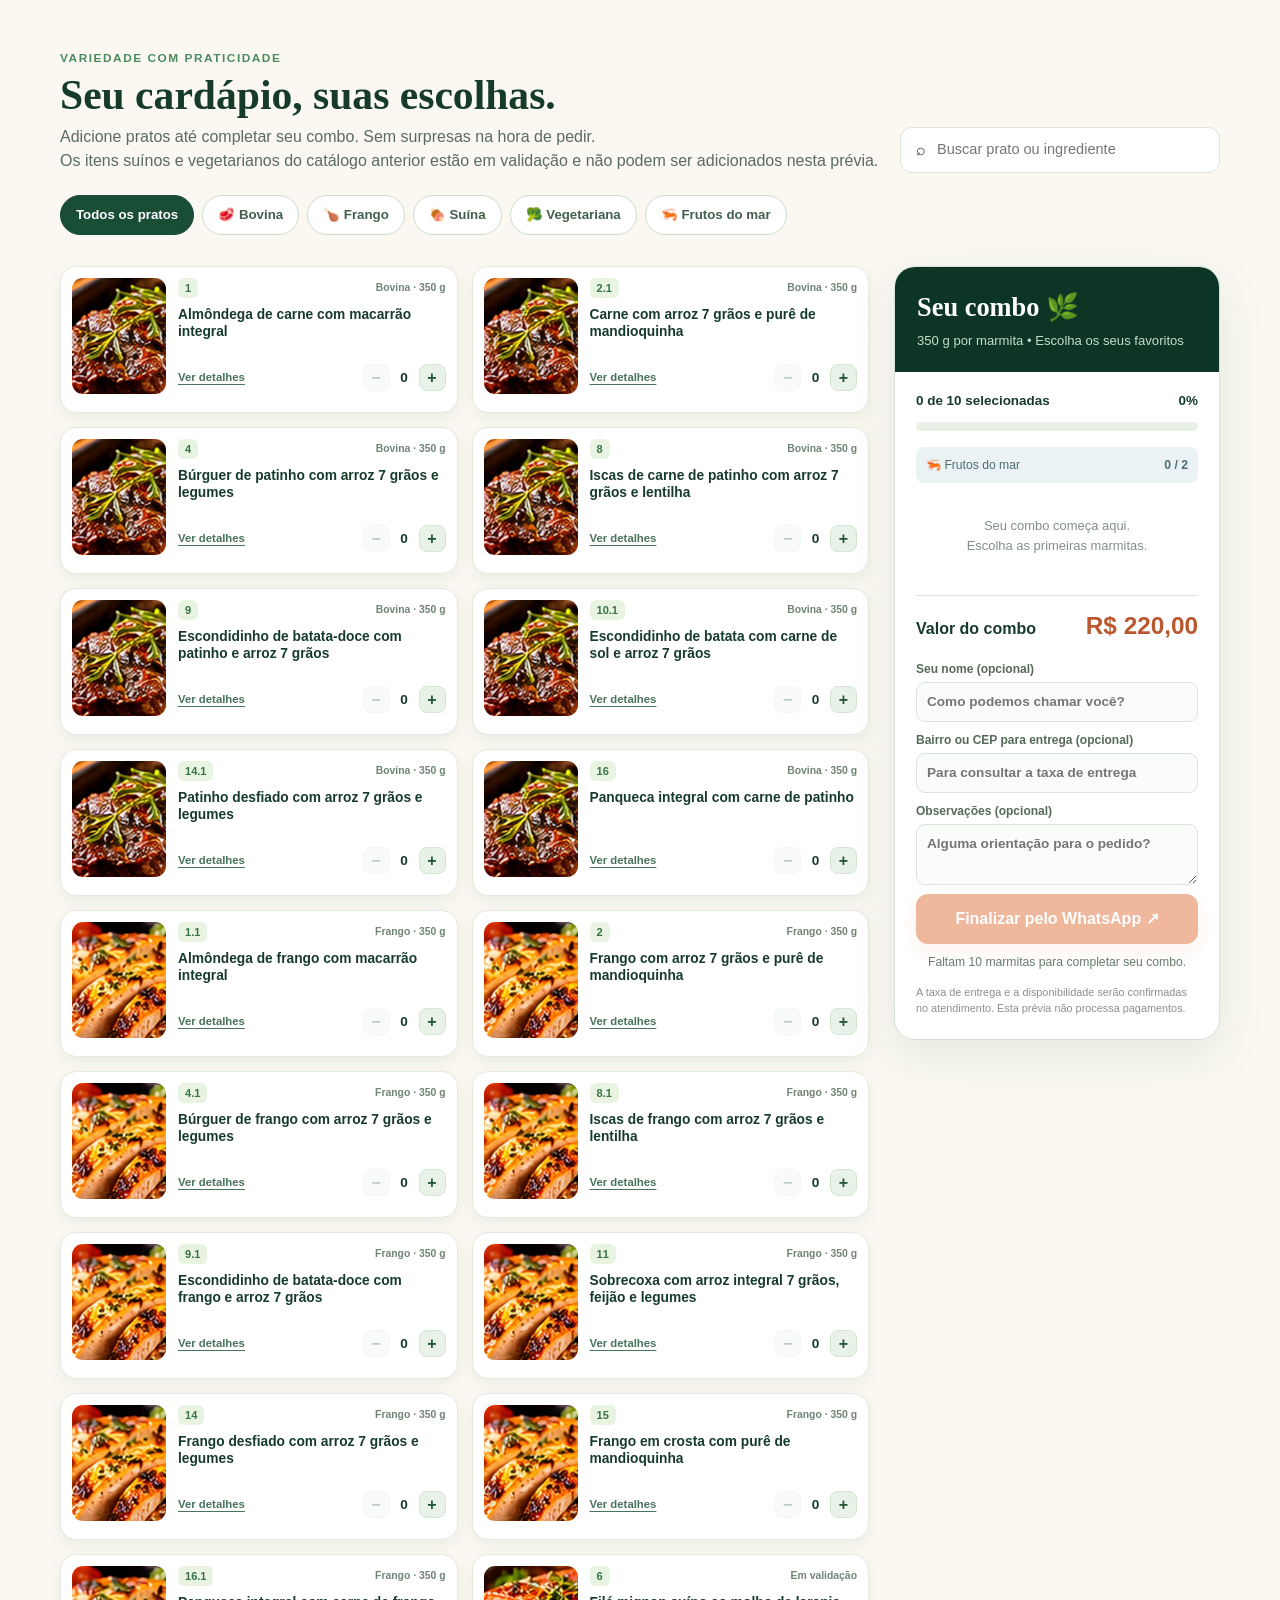
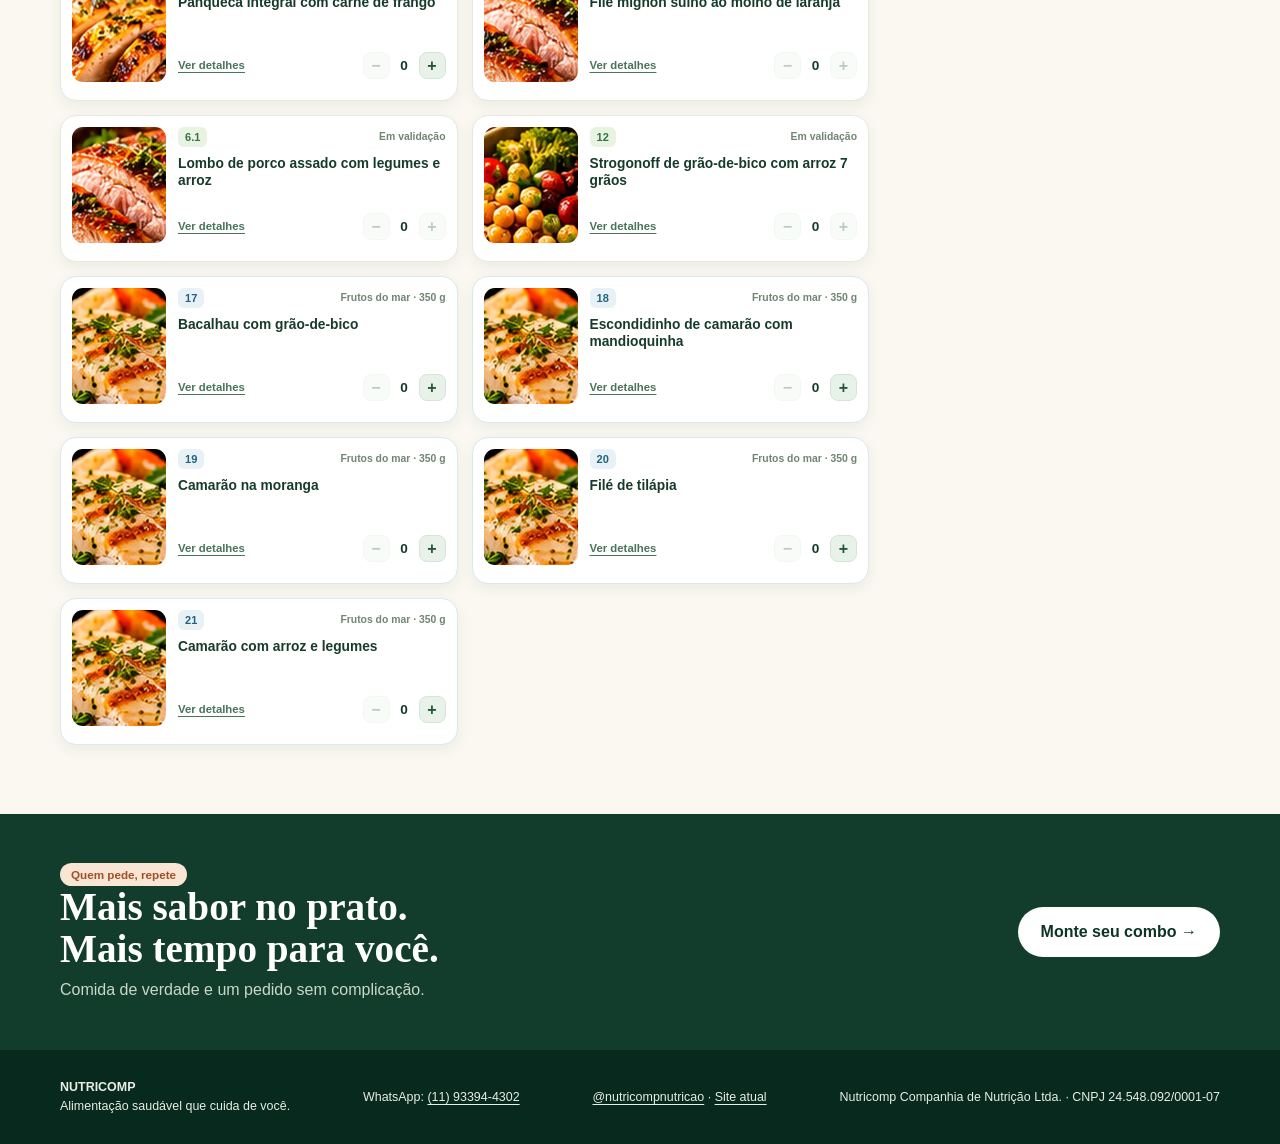
==== commit fce1b8ae: "Nutricomp 2.1: roteiro guiado e estrutura SEO da prévia" ====
--- a/index.html
+++ b/index.html
@@ -4,8 +4,13 @@
   <meta charset="utf-8" />
   <meta name="viewport" content="width=device-width, initial-scale=1" />
   <meta name="theme-color" content="#123d2b" />
+  <meta name="robots" content="noindex,nofollow" />
+  <meta property="og:locale" content="pt_BR" />
+  <meta property="og:type" content="website" />
+  <meta property="og:title" content="Nutricomp | Marmitas de 350 g e combos" />
+  <meta property="og:description" content="Escolha 10, 20 ou 30 marmitas e monte seu combo com ajuda para sua rotina. Finalize pelo WhatsApp." />
   <meta name="description" content="Monte seu combo Nutricomp com marmitas saudáveis congeladas de 350 g. Escolha 10, 20 ou 30 refeições e finalize pelo WhatsApp." />
-  <title>Nutricomp | Comida de verdade, rotina mais leve</title>
+  <title>Marmitas congeladas de 350 g | Combos Nutricomp</title>
   <style>
     :root{--ink:#173b2b;--forest:#0c3526;--dark:#09291e;--leaf:#40865d;--sage:#ecf1e6;--cream:#faf8f1;--white:#fffefb;--line:#dce5d7;--orange:#df6b31;--orange-dark:#bb4d23;--muted:#5a6b60;--shadow:0 15px 50px rgba(22,63,43,.09)}
     *{box-sizing:border-box}html{scroll-behavior:smooth}body{margin:0;background:var(--cream);color:var(--ink);font-family:Inter,"Segoe UI",Arial,sans-serif;font-size:16px;line-height:1.5}button,input,textarea,select{font:inherit}button{cursor:pointer}a{color:inherit;text-decoration:none}img{max-width:100%;display:block}button:focus-visible,a:focus-visible,input:focus-visible,textarea:focus-visible{outline:3px solid #e9ab69;outline-offset:3px}.wrap{width:min(1160px,calc(100% - 38px));margin-inline:auto}.eyebrow{color:#4b8b61;font-weight:800;letter-spacing:.13em;text-transform:uppercase;font-size:.74rem}.btn{display:inline-flex;align-items:center;justify-content:center;gap:8px;border:0;border-radius:999px;padding:13px 23px;font-weight:800;transition:transform .16s,background .16s}.btn:hover{transform:translateY(-1px)}.btn-orange{background:var(--orange);color:white;box-shadow:0 7px 20px rgba(223,107,49,.18)}.btn-orange:hover{background:var(--orange-dark)}.btn-light{background:white;color:var(--forest)}.btn-outline{border:1px solid #b9cbbd;background:transparent;color:var(--forest)}
@@ -20,14 +25,16 @@
     @media(max-width:540px){.wrap{width:min(100% - 28px,1160px)}.hero-feature{gap:13px;font-size:.68rem}.confidence{font-size:.67rem;gap:6px 15px}.catalog-head h2{font-size:2.15rem}.search{min-width:100%}.combo-grid{gap:6px}.combo{padding:16px 9px}.combo .count{font-size:1.7rem}.combo strong{font-size:1.24rem}.combo .selected{display:none!important}.combo p{font-size:.58rem}.food-grid{grid-template-columns:1fr;gap:10px}.dish{grid-template-columns:98px 1fr;min-height:125px}.dish img{width:98px;height:106px}.dish h3{font-size:.82rem}.dish p{font-size:.69rem}.rule{align-items:start}.footer .wrap{display:grid;gap:9px}.final-band h2{font-size:1.8rem}}
     @media(prefers-reduced-motion:reduce){html{scroll-behavior:auto}*,*:before,*:after{animation-duration:.01ms!important;transition-duration:.01ms!important}}
   </style>
+  <link rel="stylesheet" href="premium.css" />
 </head>
 <body>
-  <header class="topbar"><div class="wrap top-inner"><a class="brand" href="#inicio" aria-label="Nutricomp início"><strong>NUTRICOMP</strong><small>ALIMENTAÇÃO SAUDÁVEL</small></a><nav class="navlinks" aria-label="Navegação principal"><a href="#combos">Combos e preços</a><a href="#cardapio">Cardápio</a><a href="#como-funciona">Como funciona</a></nav><div class="nav-actions"><button id="nav-cart" class="cart-mini" aria-label="Abrir meu combo">🛒<span id="nav-count">0</span></button><a class="btn btn-orange" href="#cardapio">Montar combo ↗</a></div></div></header>
+  <header class="topbar"><div class="wrap top-inner"><a class="brand" href="#inicio" aria-label="Nutricomp início"><strong>NUTRICOMP</strong><small>ALIMENTAÇÃO SAUDÁVEL</small></a><nav class="navlinks" aria-label="Navegação principal"><a href="#me-ajude">Me ajude a escolher</a><a href="#combos">Combos e preços</a><a href="#cardapio">Cardápio</a><a href="#como-funciona">Como funciona</a></nav><div class="nav-actions"><button id="nav-cart" class="cart-mini" aria-label="Abrir meu combo">🛒<span id="nav-count">0</span></button><a class="btn btn-orange" href="#cardapio">Montar combo ↗</a></div></div></header>
   <main>
-    <section id="inicio" class="hero"><div class="wrap"><div class="hero-copy"><span class="eyebrow">Nutricomp • comida fitness congelada</span><h1>Comer bem.<br><em>Viver leve.</em></h1><p>Marmitas com sabor de comida de verdade, preparadas para deixar sua rotina mais prática. Você escolhe seus favoritos e nós cuidamos do resto.</p><a class="btn btn-orange" href="#combos">Escolher meu combo <span aria-hidden="true">→</span></a><div class="hero-feature"><span><b>✓</b>Cardápio com supervisão nutricional</span><span><b>❄</b>Praticidade para sua semana</span></div></div><div class="hero-photo"><img src="assets/hero.jpg" alt="Marmita com frango, arroz e legumes coloridos" /><div class="hero-stamp">Feito com<br>cuidado<small>para o seu dia ♡</small></div></div></div></section>
+    <section id="inicio" class="hero"><div class="wrap"><div class="hero-copy"><span class="eyebrow">Nutricomp • comida fitness congelada</span><h1>Comer bem.<br><em>Viver leve.</em></h1><p>Marmitas com sabor de comida de verdade, preparadas para deixar sua rotina mais prática. Você escolhe seus favoritos e nós cuidamos do resto.</p><a class="btn btn-orange" href="#me-ajude">Me ajude a escolher <span aria-hidden="true">→</span></a> <a class="guide-cta" href="#combos">Prefiro montar sozinho</a><div class="hero-feature"><span><b>✓</b>Cardápio com supervisão nutricional</span><span><b>❄</b>Praticidade para sua semana</span></div></div><div class="hero-photo"><img src="assets/hero.jpg" alt="Imagem ilustrativa de marmita com frango, arroz e legumes coloridos" width="1200" height="785" fetchpriority="high" decoding="async" /><div class="steam" aria-hidden="true"><span></span><span></span><span></span></div><div class="hero-stamp">Feito com<br>cuidado<small>para o seu dia ♡</small></div></div></div></section>
     <div class="wrap confidence" id="como-funciona"><span><i>✓</i> Escolha o tamanho do combo</span><span><i>✓</i> Selecione as refeições</span><span><i>✓</i> Envie direto pelo WhatsApp</span></div>
+    <section id="me-ajude" class="guide-section" aria-labelledby="guide-title"><div class="wrap guide-layout"><div class="guide-copy"><span class="eyebrow">Seu cardápio com mais sentido</span><h2 id="guide-title">Sua rotina muda. <em>Seu combo acompanha.</em></h2><p>Vai comer no almoço, no jantar ou nos dois? Tem treino na agenda? Em quatro respostas, a Nutricomp sugere uma combinação de pratos que você pode ajustar como quiser.</p><ul class="guide-bullets"><li><i>✓</i> Sem cadastros e sem complicação</li><li><i>✓</i> Sugestões baseadas no cardápio disponível</li><li><i>✓</i> Máximo de 2 frutos do mar por combo</li></ul></div><div id="guide-panel" class="guide-panel"><div class="guide-top"><span id="guide-step-label">Passo 1 de 4</span><div id="guide-dots" class="guide-dots" aria-hidden="true"></div></div><div id="guide-question" aria-live="polite"></div><div class="guide-controls"><button id="guide-back" type="button" class="btn btn-outline">← Voltar</button><button id="guide-next" type="button" class="btn btn-orange">Continuar →</button></div><div id="guide-error" class="guide-error" aria-live="polite"></div><p class="guide-note">Sugestões de organização alimentar, não prescrição nutricional. Adaptações, alergias e restrições devem ser confirmadas com a equipe responsável.</p></div></div></section>
     <section id="combos" class="section combos"><div class="wrap"><div class="section-title"><span class="eyebrow">Seu combo, do seu jeito</span><h2>Um tamanho. Muitas possibilidades.</h2><p>Todas as refeições têm <strong>350 g</strong>. Escolha quantas marmitas vão facilitar a sua rotina.</p></div><div class="combo-grid" role="group" aria-label="Escolha a quantidade de marmitas"><button class="combo" data-size="10" aria-pressed="true"><span class="selected">Selecionado ✓</span><span class="count">10 <small>marmitas</small></span><strong>R$ 220</strong><p>R$ 22,00 por refeição</p></button><button class="combo" data-size="20" aria-pressed="false"><span class="selected">Selecionado ✓</span><span class="count">20 <small>marmitas</small></span><strong>R$ 380</strong><p>R$ 19,00 por refeição</p></button><button class="combo" data-size="30" aria-pressed="false"><span class="selected">Selecionado ✓</span><span class="count">30 <small>marmitas</small></span><strong>R$ 510</strong><p>R$ 17,00 por refeição</p></button></div><div class="rule"><span aria-hidden="true">🦐</span><span><strong>Frutos do mar:</strong> até 2 unidades no total por combo, independentemente da quantidade de marmitas escolhida.</span></div></div></section>
-    <section id="cardapio" class="section"><div class="wrap"><div class="catalog-head"><div><span class="eyebrow">Variedade com praticidade</span><h2>Seu cardápio, suas escolhas.</h2><p>Adicione pratos até completar seu combo. Sem surpresas na hora de pedir.</p></div><label class="search"><span aria-hidden="true">⌕</span><input id="search" type="search" placeholder="Buscar prato ou ingrediente" aria-label="Buscar prato ou ingrediente" /></label></div><div class="filters" id="filters" role="group" aria-label="Filtrar por categoria"></div><div class="catalog-layout"><div><div class="food-grid" id="food-grid" aria-live="polite"></div><p id="no-results" hidden style="padding:30px;color:#6b806f">Não encontrei pratos com esse termo. Tente outra busca.</p></div><aside class="cart-panel" id="cart-panel" aria-label="Resumo do combo"><div class="cart-top"><button id="close-cart" class="btn btn-light close-cart" style="display:none;float:right;padding:5px 12px;font-size:.77rem">Fechar ×</button><h3>Seu combo 🌿</h3><p>350 g por marmita • Escolha os seus favoritos</p></div><div class="cart-body"><div class="progress-info"><span id="progress-label">0 de 10 selecionadas</span><span id="progress-pct">0%</span></div><div class="progressbar" role="progressbar" aria-label="Progresso do combo" aria-valuemin="0" aria-valuemax="100" aria-valuenow="0" id="progressbar"><span id="progress-fill"></span></div><div class="sea-count"><span>🦐 Frutos do mar</span><strong id="sea-qty">0 / 2</strong></div><div class="cart-items" id="cart-items"><div class="empty">Seu combo começa aqui.<br>Escolha as primeiras marmitas.</div></div><div class="total"><span>Valor do combo</span><strong id="cart-price">R$ 220,00</strong></div><form class="customer" id="customer-form"><label>Seu nome (opcional)<input id="customer-name" autocomplete="name" placeholder="Como podemos chamar você?" maxlength="80" /></label><label>Bairro ou CEP para entrega (opcional)<input id="customer-zip" placeholder="Para consultar a taxa de entrega" maxlength="100" /></label><label>Observações (opcional)<textarea id="customer-note" rows="2" maxlength="500" placeholder="Alguma orientação para o pedido?"></textarea></label><button id="whatsapp-btn" class="btn btn-orange" type="submit" disabled>Finalizar pelo WhatsApp ↗</button></form><small class="feedback" id="checkout-status" aria-live="polite">Complete as 10 marmitas para enviar o pedido.</small><p style="font-size:.68rem;color:#87928a;margin:12px 0 0">A taxa de entrega e a disponibilidade serão confirmadas no atendimento. Esta prévia não processa pagamentos.</p></div></aside></div></div></section>
+    <section id="cardapio" class="section"><div class="wrap"><div class="catalog-head"><div><span class="eyebrow">Variedade com praticidade</span><h2>Seu cardápio, suas escolhas.</h2><p>Adicione pratos até completar seu combo. Sem surpresas na hora de pedir.</p><p class="cardapio-extra">Os itens suínos e vegetarianos do catálogo anterior estão em validação e não podem ser adicionados nesta prévia.</p></div><label class="search"><span aria-hidden="true">⌕</span><input id="search" type="search" placeholder="Buscar prato ou ingrediente" aria-label="Buscar prato ou ingrediente" /></label></div><div class="filters" id="filters" role="group" aria-label="Filtrar por categoria"></div><div class="catalog-layout"><div><div class="food-grid" id="food-grid" aria-live="polite"></div><p id="no-results" hidden style="padding:30px;color:#6b806f">Não encontrei pratos com esse termo. Tente outra busca.</p></div><aside class="cart-panel" id="cart-panel" aria-label="Resumo do combo"><div class="cart-top"><button id="close-cart" class="btn btn-light close-cart" style="display:none;float:right;padding:5px 12px;font-size:.77rem">Fechar ×</button><h3>Seu combo 🌿</h3><p>350 g por marmita • Escolha os seus favoritos</p></div><div class="cart-body"><div class="progress-info"><span id="progress-label">0 de 10 selecionadas</span><span id="progress-pct">0%</span></div><div class="progressbar" role="progressbar" aria-label="Progresso do combo" aria-valuemin="0" aria-valuemax="100" aria-valuenow="0" id="progressbar"><span id="progress-fill"></span></div><div class="sea-count"><span>🦐 Frutos do mar</span><strong id="sea-qty">0 / 2</strong></div><div class="cart-items" id="cart-items"><div class="empty">Seu combo começa aqui.<br>Escolha as primeiras marmitas.</div></div><div class="total"><span>Valor do combo</span><strong id="cart-price">R$ 220,00</strong></div><form class="customer" id="customer-form"><label>Seu nome (opcional)<input id="customer-name" autocomplete="name" placeholder="Como podemos chamar você?" maxlength="80" /></label><label>Bairro ou CEP para entrega (opcional)<input id="customer-zip" placeholder="Para consultar a taxa de entrega" maxlength="100" /></label><label>Observações (opcional)<textarea id="customer-note" rows="2" maxlength="500" placeholder="Alguma orientação para o pedido?"></textarea></label><button id="whatsapp-btn" class="btn btn-orange" type="submit" disabled>Finalizar pelo WhatsApp ↗</button></form><small class="feedback" id="checkout-status" aria-live="polite">Complete as 10 marmitas para enviar o pedido.</small><p style="font-size:.68rem;color:#87928a;margin:12px 0 0">A taxa de entrega e a disponibilidade serão confirmadas no atendimento. Esta prévia não processa pagamentos.</p></div></aside></div></div></section>
     <section class="final-band"><div class="wrap"><div><span class="tag">Quem pede, repete</span><h2>Mais sabor no prato.<br>Mais tempo para você.</h2><p>Comida de verdade e um pedido sem complicação.</p></div><a class="btn btn-light" href="#cardapio">Monte seu combo →</a></div></section>
   </main>
   <footer class="footer"><div class="wrap"><div><strong>NUTRICOMP</strong><br>Alimentação saudável que cuida de você.</div><div>WhatsApp: <a href="https://wa.me/5511933944302" rel="noopener noreferrer" target="_blank">(11) 93394-4302</a></div><div><a href="https://www.instagram.com/nutricompnutricao/" target="_blank" rel="noopener noreferrer">@nutricompnutricao</a> · <a href="https://www.nutricomp.com.br/" target="_blank" rel="noopener noreferrer">Site atual</a></div><div>Nutricomp Companhia de Nutrição Ltda. · CNPJ 24.548.092/0001-07</div></div></footer>
@@ -75,20 +82,21 @@
   const imageOf=cat=>'assets/'+({bovina:'bovina',ave:'frango',suina:'suina',vegetariana:'vegetariana',mar:'mar'}[cat])+'.jpg';
   const textOf=cat=>({bovina:'Bovina',ave:'Frango',suina:'Suína',vegetariana:'Vegetariana',mar:'Frutos do mar'}[cat]);
   function persist(){try{localStorage.setItem('nutricomp-demo-v1',JSON.stringify({size:state.size,qty:state.qty}));}catch(e){}}
-  function restore(){try{const r=JSON.parse(localStorage.getItem('nutricomp-demo-v1')||'null');if(r&&COMBOS[r.size]){state.size=+r.size;const q={};for(const d of DISHES){const n=Number(r.qty?.[d.id]);if(Number.isInteger(n)&&n>0&&n<=30)q[d.id]=n;}state.qty=q;let s=seaCount();if(s>2){let remaining=2;for(const d of DISHES.filter(v=>v.cat==='mar')){const n=state.qty[d.id]||0;state.qty[d.id]=Math.min(n,remaining);remaining-=state.qty[d.id];if(!state.qty[d.id])delete state.qty[d.id];}}if(count()>state.size)state.qty={};}}catch(e){}}
+  function restore(){try{const r=JSON.parse(localStorage.getItem('nutricomp-demo-v1')||'null');if(r&&COMBOS[r.size]){state.size=+r.size;const q={};for(const d of DISHES){const n=Number(r.qty?.[d.id]);if(Number.isInteger(n)&&n>0&&n<=30&&d.cat!=='suina'&&d.cat!=='vegetariana')q[d.id]=n;}state.qty=q;let s=seaCount();if(s>2){let remaining=2;for(const d of DISHES.filter(v=>v.cat==='mar')){const n=state.qty[d.id]||0;state.qty[d.id]=Math.min(n,remaining);remaining-=state.qty[d.id];if(!state.qty[d.id])delete state.qty[d.id];}}if(count()>state.size)state.qty={};}}catch(e){}}
   function selectSize(n){if(n===state.size)return;const selected=count();if(selected>n){if(!confirm('O combo menor comporta menos unidades. Deseja escolher o novo tamanho e limpar a seleção?'))return;state.qty={};}state.size=n;render();document.querySelector('#cardapio').scrollIntoView({behavior:'smooth'});}
-  function changeQty(id,delta){const dish=DISHES.find(d=>d.id===id);if(!dish)return;const old=state.qty[id]||0;if(delta>0){if(count()>=state.size){notify('Seu combo já está completo. Retire uma marmita para substituir.');return;}if(dish.cat==='mar'&&seaCount()>=2){notify('Limite atingido: até 2 frutos do mar por combo.');return;}}state.qty[id]=Math.max(0,old+delta);if(!state.qty[id])delete state.qty[id];render();}
+  function changeQty(id,delta){const dish=DISHES.find(d=>d.id===id);if(!dish)return;if(dish.cat==='suina'||dish.cat==='vegetariana'){notify('Este prato está em validação. Escolha outro prato nesta prévia.');return;}const old=state.qty[id]||0;if(delta>0){if(count()>=state.size){notify('Seu combo já está completo. Retire uma marmita para substituir.');return;}if(dish.cat==='mar'&&seaCount()>=2){notify('Limite atingido: até 2 frutos do mar por combo.');return;}}state.qty[id]=Math.max(0,old+delta);if(!state.qty[id])delete state.qty[id];render();}
   function notify(s){$('checkout-status').textContent=s;$('checkout-status').style.color='#9b512e';}
   function renderFilters(){$('filters').innerHTML=CATS.map(([id,name])=>`<button type="button" class="filter" data-filter="${id}" aria-pressed="${state.filter===id}">${name}</button>`).join('');}
   function renderFoods(){const arr=DISHES.filter(d=>(state.filter==='todos'||d.cat===state.filter)&&clean(d.name+' '+d.description+' '+d.id).includes(clean(state.search)));
-    $('food-grid').innerHTML=arr.map(d=>{const n=state.qty[d.id]||0;const disable=count()>=state.size||(d.cat==='mar'&&seaCount()>=2);return `<article class="dish" data-sea="${d.cat==='mar'}"><img src="${imageOf(d.cat)}" alt="Imagem ilustrativa da categoria ${textOf(d.cat)}" loading="lazy"><div class="dish-content"><div class="dish-top"><span class="dish-code">${d.id}</span><span class="dish-type">${textOf(d.cat)} · 350 g</span></div><h3>${d.name}</h3><div class="dish-bottom"><button class="detail" data-detail="${d.id}">Ver detalhes</button><div class="stepper"><button type="button" aria-label="Diminuir ${d.name}" data-minus="${d.id}" ${n===0?'disabled':''}>−</button><b>${n}</b><button type="button" aria-label="Adicionar ${d.name}" data-plus="${d.id}" ${disable?'disabled':''}>+</button></div></div></div></article>`;}).join('');$('no-results').hidden=arr.length>0;}
+    $('food-grid').innerHTML=arr.map(d=>{const n=state.qty[d.id]||0;const pending=d.cat==='suina'||d.cat==='vegetariana';const disable=pending||count()>=state.size||(d.cat==='mar'&&seaCount()>=2);return `<article class="dish" data-sea="${d.cat==='mar'}" data-pending="${pending}"><img src="${imageOf(d.cat)}" alt="Imagem ilustrativa da categoria ${textOf(d.cat)}" loading="lazy"><div class="dish-content"><div class="dish-top"><span class="dish-code">${d.id}</span><span class="dish-type">${pending?'Em validação':textOf(d.cat)+' · 350 g'}</span></div><h3>${d.name}</h3><div class="dish-bottom"><button class="detail" data-detail="${d.id}">Ver detalhes</button><div class="stepper"><button type="button" aria-label="Diminuir ${d.name}" data-minus="${d.id}" ${n===0?'disabled':''}>−</button><b>${n}</b><button type="button" aria-label="Adicionar ${d.name}" data-plus="${d.id}" ${disable?'disabled':''}>+</button></div></div></div></article>`;}).join('');$('no-results').hidden=arr.length>0;}
   function renderCart(){const n=count(),sea=seaCount(),done=n===state.size,entries=DISHES.filter(d=>state.qty[d.id]);$('nav-count').textContent=n;$('mobile-count').textContent=`${n} / ${state.size}`;$('mobile-status').textContent=done?'Pronto para enviar':'Toque para conferir';$('progress-label').textContent=`${n} de ${state.size} selecionadas`;$('progress-pct').textContent=`${Math.round(n/state.size*100)}%`;$('progress-fill').style.width=`${(n/state.size*100)}%`;$('progressbar').setAttribute('aria-valuenow',String(Math.round(n/state.size*100)));$('sea-qty').textContent=`${sea} / 2`;$('cart-price').textContent=fmt(COMBOS[state.size]);$('cart-items').innerHTML=entries.length?entries.map(d=>`<div class="cart-entry"><span>${d.name}</span><b>× ${state.qty[d.id]}</b></div>`).join(''):'<div class="empty">Seu combo começa aqui.<br>Escolha as primeiras marmitas.</div>';$('whatsapp-btn').disabled=!done;$('checkout-status').style.color='#647e6e';$('checkout-status').textContent=done?'Tudo certo! Seu combo está completo.':`Faltam ${state.size-n} marmitas para completar seu combo.`;document.querySelectorAll('.combo').forEach(b=>b.setAttribute('aria-pressed',String(+b.dataset.size===state.size)));}
   function render(){renderFilters();renderFoods();renderCart();persist();}
   function openCart(){if(window.matchMedia('(max-width: 780px)').matches){$('cart-panel').classList.add('open');$('mobile-cart').setAttribute('aria-expanded','true');}else document.querySelector('#cart-panel').scrollIntoView({behavior:'smooth',block:'center'});}
   function closeCart(){$('cart-panel').classList.remove('open');$('mobile-cart').setAttribute('aria-expanded','false');}
-  function checkout(event){event.preventDefault();if(count()!==state.size){notify('Complete o combo antes de finalizar.');return;}const name=$('customer-name').value.trim(),loc=$('customer-zip').value.trim(),note=$('customer-note').value.trim();let t=`Olá, Nutricomp! Gostaria de solicitar um combo de ${state.size} marmitas de 350 g (${fmt(COMBOS[state.size])}).\n\n*MINHA SELEÇÃO*\n`;for(const d of DISHES){if(state.qty[d.id])t+=`${state.qty[d.id]}x [${d.id}] ${d.name}\n`;}t+=`\nTotal: ${state.size} unidades\nFrutos do mar: ${seaCount()} de 2 permitidos\nValor do combo: ${fmt(COMBOS[state.size])}\n`;if(name)t+=`\nNome: ${name}`;if(loc)t+=`\nBairro/CEP: ${loc}`;if(note)t+=`\nObservações: ${note}`;t+='\n\nPodem confirmar disponibilidade, entrega e pagamento?';const url=`https://wa.me/${WHATSAPP}?text=${encodeURIComponent(t)}`;window.open(url,'_blank','noopener,noreferrer');}
+  function checkout(event){event.preventDefault();if(count()!==state.size){notify('Complete o combo antes de finalizar.');return;}const name=$('customer-name').value.trim(),loc=$('customer-zip').value.trim(),note=$('customer-note').value.trim();let t=`Olá, Nutricomp! Gostaria de solicitar um combo de ${state.size} marmitas de 350 g (${fmt(COMBOS[state.size])}).\n\n*MINHA SELEÇÃO*\n`;for(const d of DISHES){if(state.qty[d.id])t+=`${state.qty[d.id]}x [${d.id}] ${d.name}\n`;}t+=`\nTotal: ${state.size} unidades\nFrutos do mar: ${seaCount()} de 2 permitidos\nValor do combo: ${fmt(COMBOS[state.size])}\n`;if(window.nutricompGuide?.applied){const c=window.nutricompGuide.choice;const routine={duas:'Almoço e jantar',almoco:'Só almoço',jantar:'Só jantar',flexivel:'Horários variados'};const goals={pratica:'Praticidade',treino:'Rotina de treino',legumes:'Mais legumes',menosarroz:'Menos arroz e massas (trocas a confirmar)',idoso:'Rotina da pessoa idosa (adaptações a confirmar)'};t+=`\nSugestão guiada: ${routine[c.usage]} | ${goals[c.goal]}`;}if(name)t+=`\nNome: ${name}`;if(loc)t+=`\nBairro/CEP: ${loc}`;if(note)t+=`\nObservações: ${note}`;t+='\n\nPodem confirmar disponibilidade, entrega e pagamento?';const url=`https://wa.me/${WHATSAPP}?text=${encodeURIComponent(t)}`;window.open(url,'_blank','noopener,noreferrer');}
   document.addEventListener('click',e=>{const b=e.target.closest('button');if(!b)return;if(b.dataset.plus)changeQty(b.dataset.plus,+1);if(b.dataset.minus)changeQty(b.dataset.minus,-1);if(b.dataset.size)selectSize(Number(b.dataset.size));if(b.dataset.filter){state.filter=b.dataset.filter;renderFilters();renderFoods();}if(b.dataset.detail){const d=DISHES.find(x=>x.id===b.dataset.detail);if(d){$('detail-title').textContent=`${d.id} · ${d.name}`;$('detail-description').textContent=d.description;$('detail-modal').showModal();}}});
   $('search').addEventListener('input',e=>{state.search=e.target.value;renderFoods();});$('customer-form').addEventListener('submit',checkout);$('mobile-cart').addEventListener('click',openCart);$('nav-cart').addEventListener('click',openCart);$('close-cart').addEventListener('click',closeCart);$('detail-close').addEventListener('click',()=>$('detail-modal').close());document.addEventListener('keydown',e=>{if(e.key==='Escape')closeCart();});restore();render();
   </script>
+  <script src="rotina.js"></script>
 </body>
 </html>
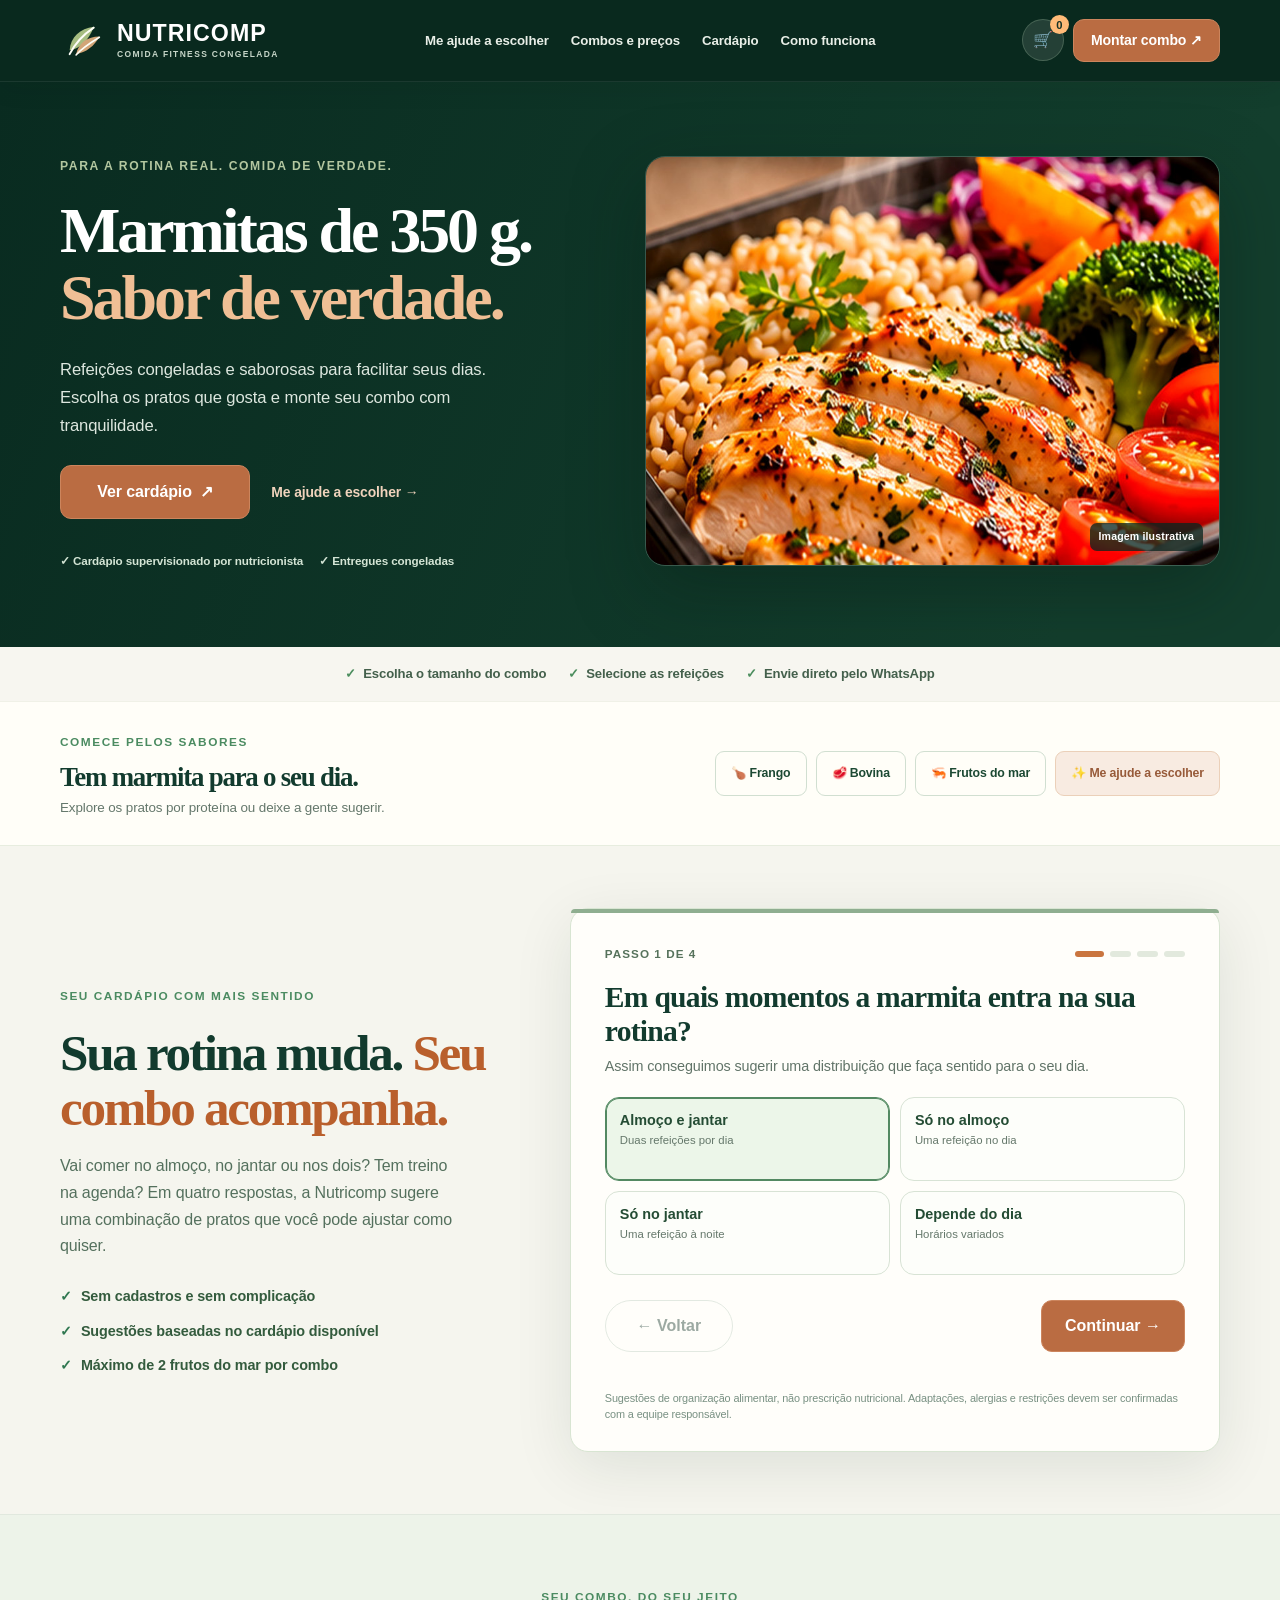
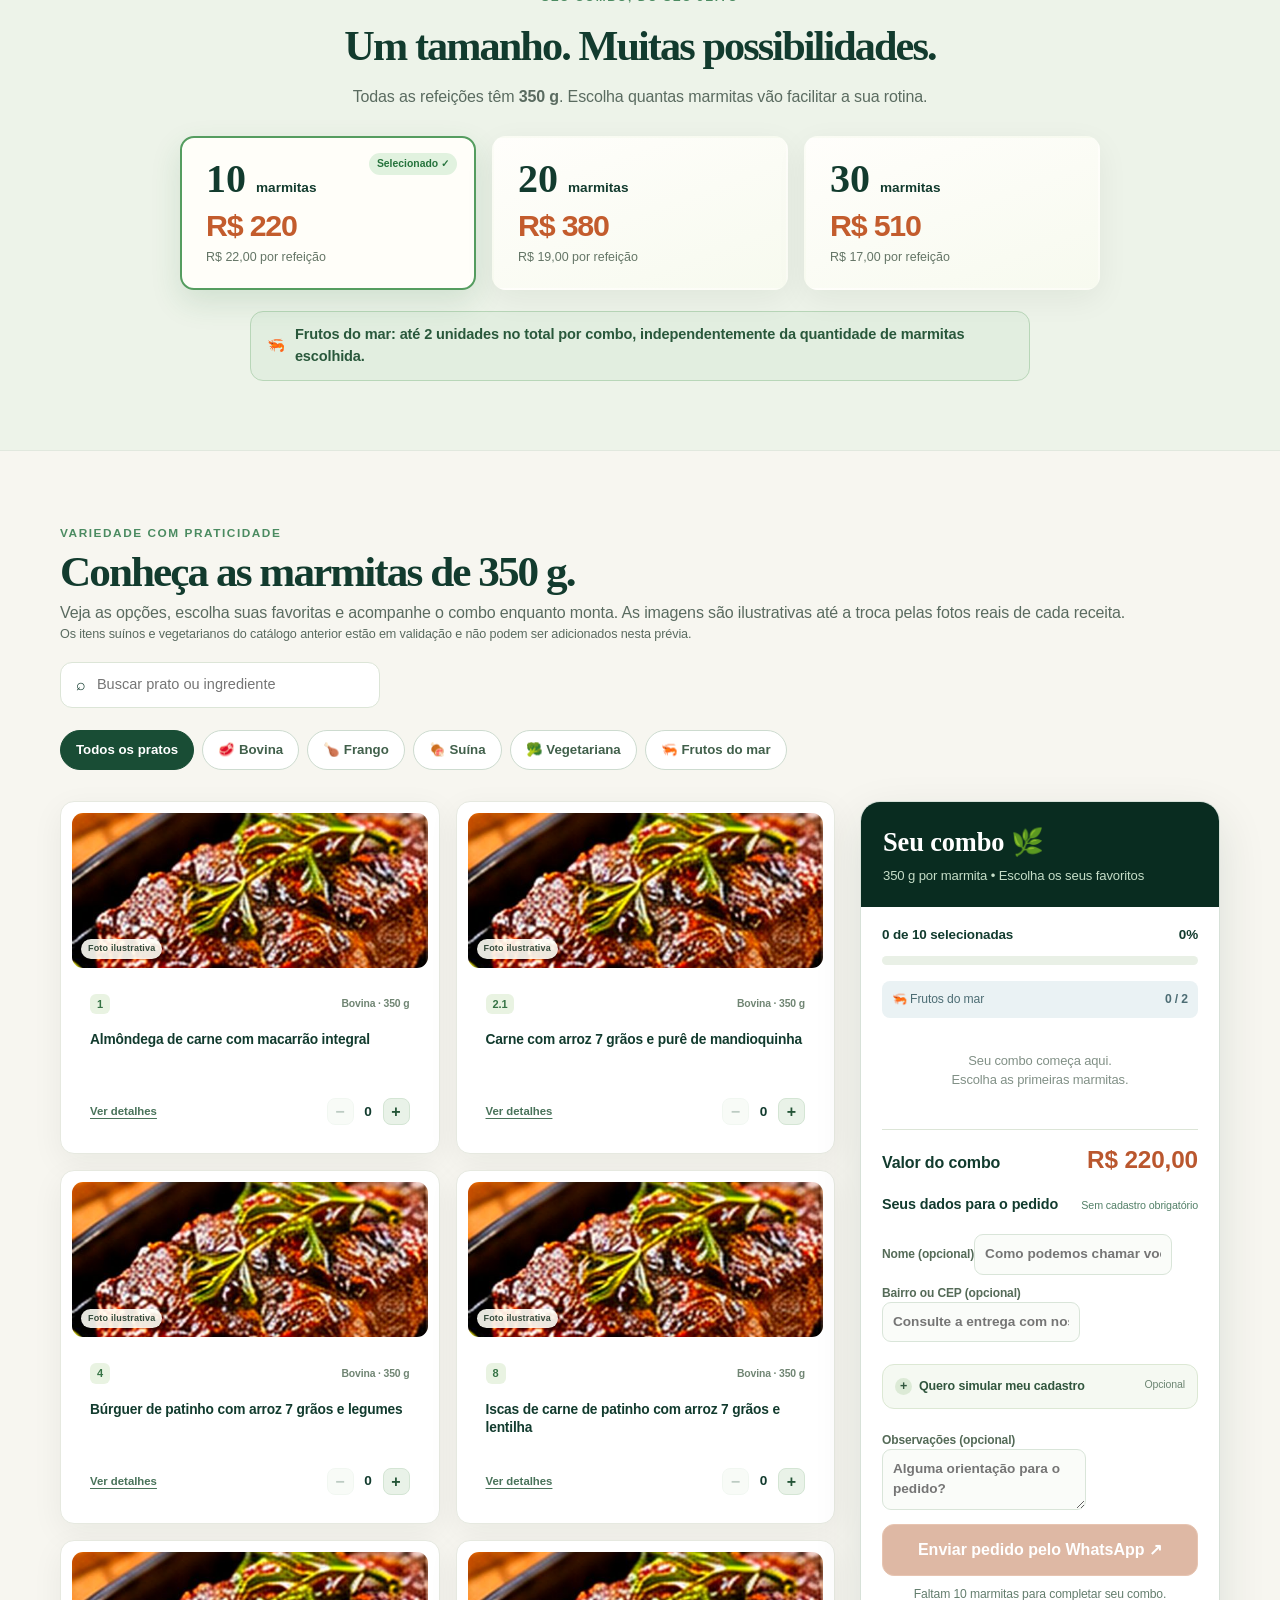
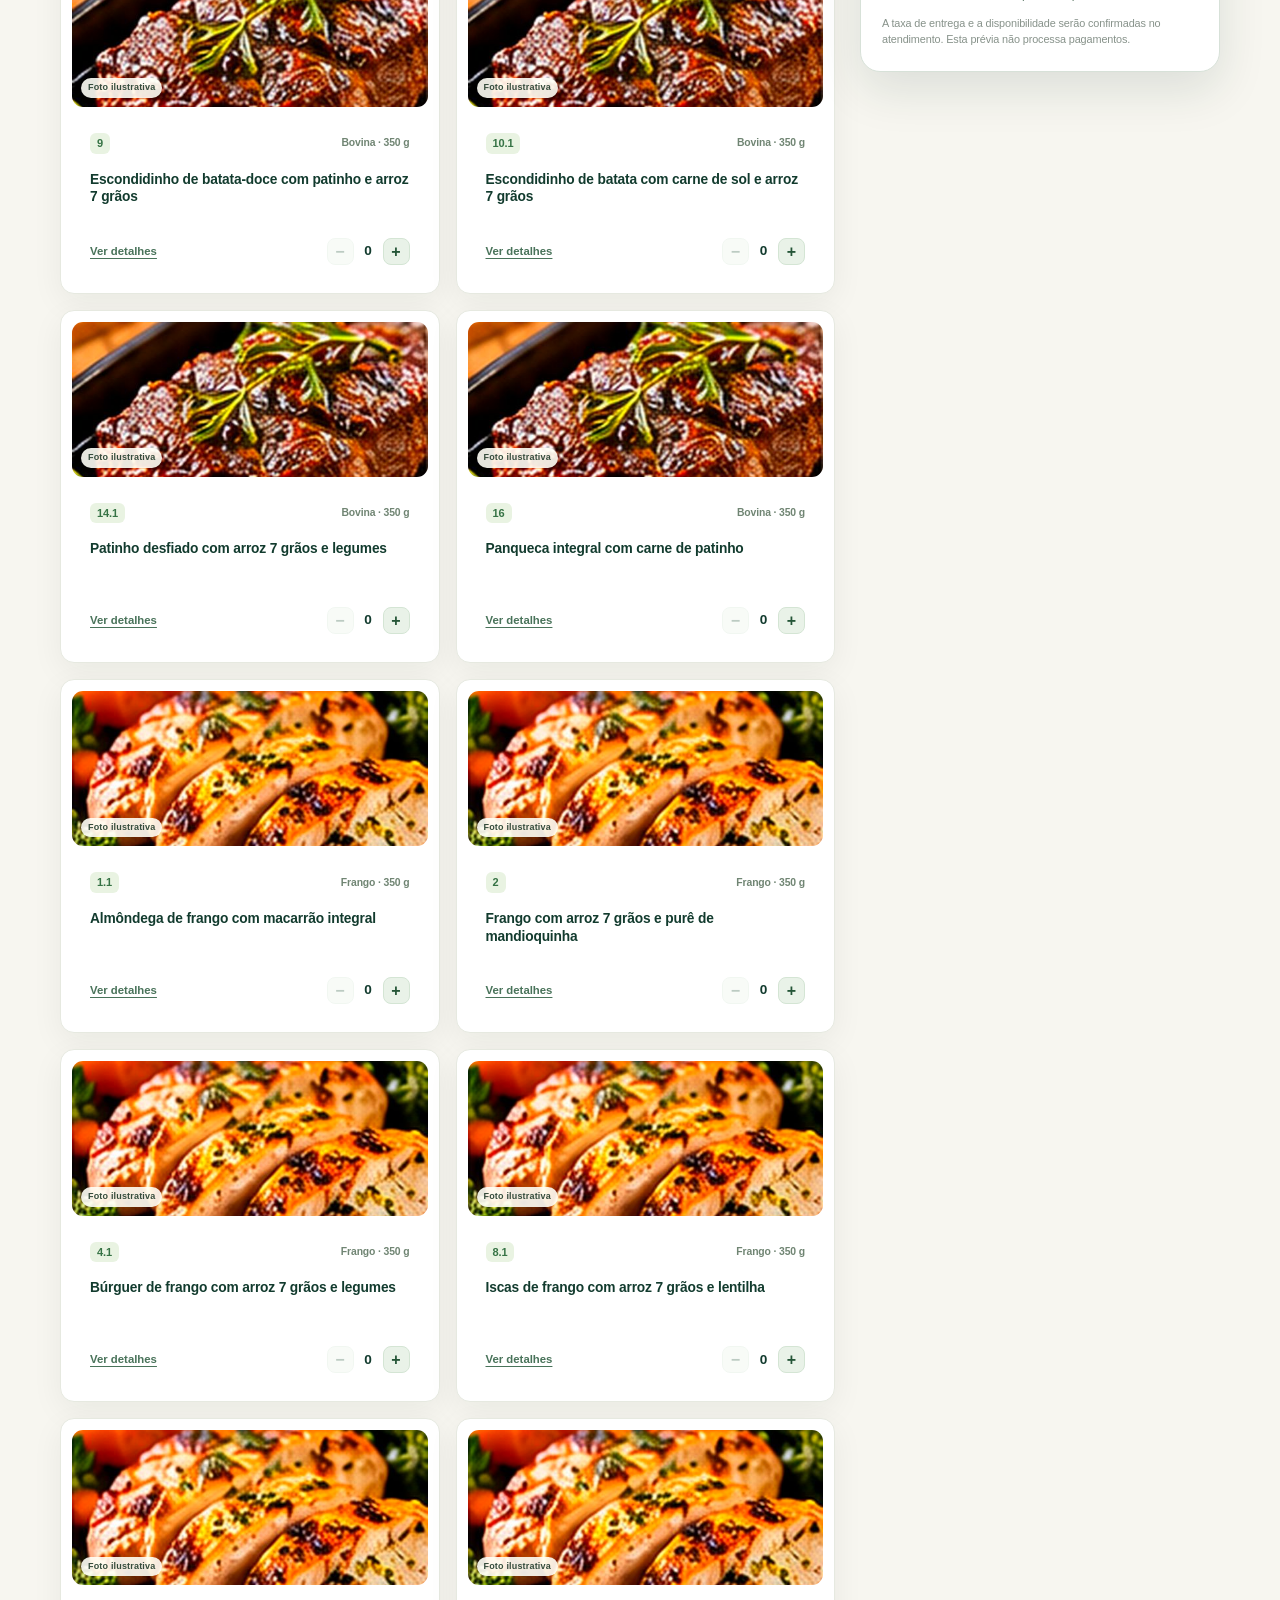
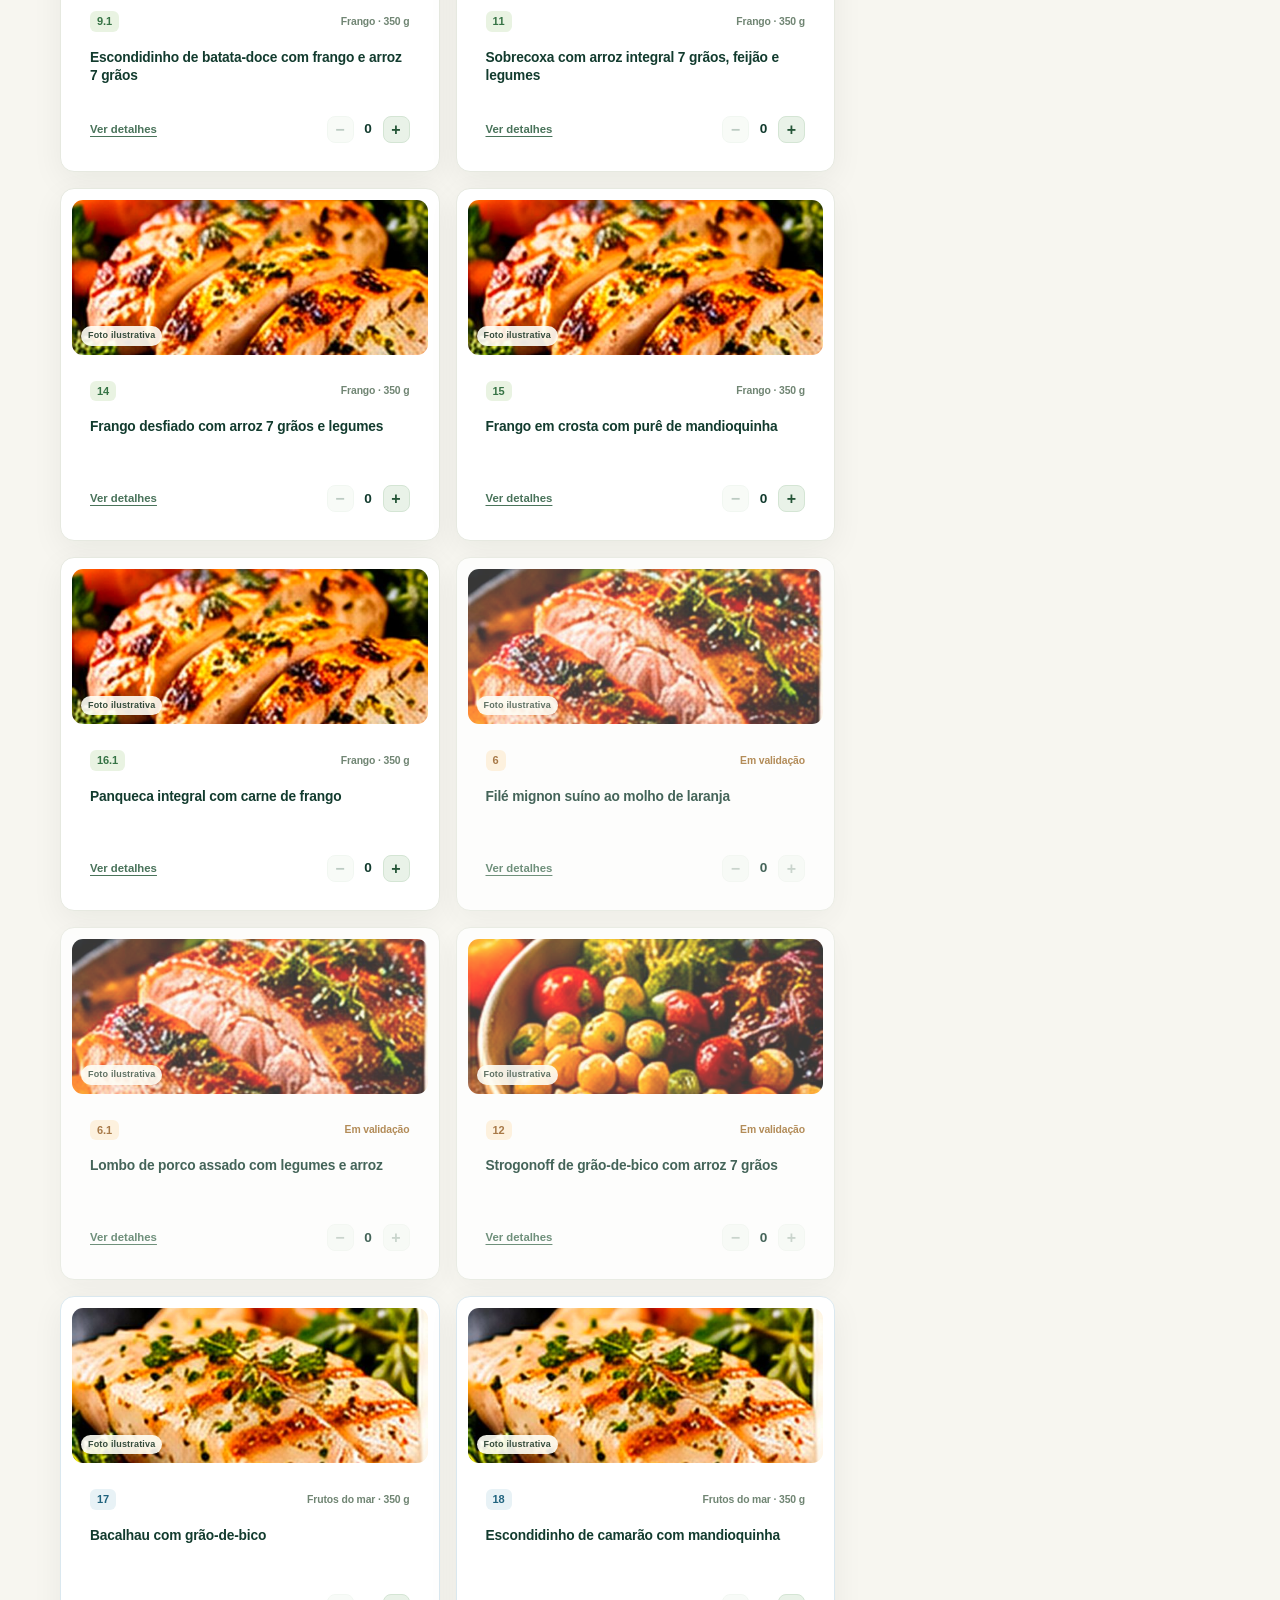
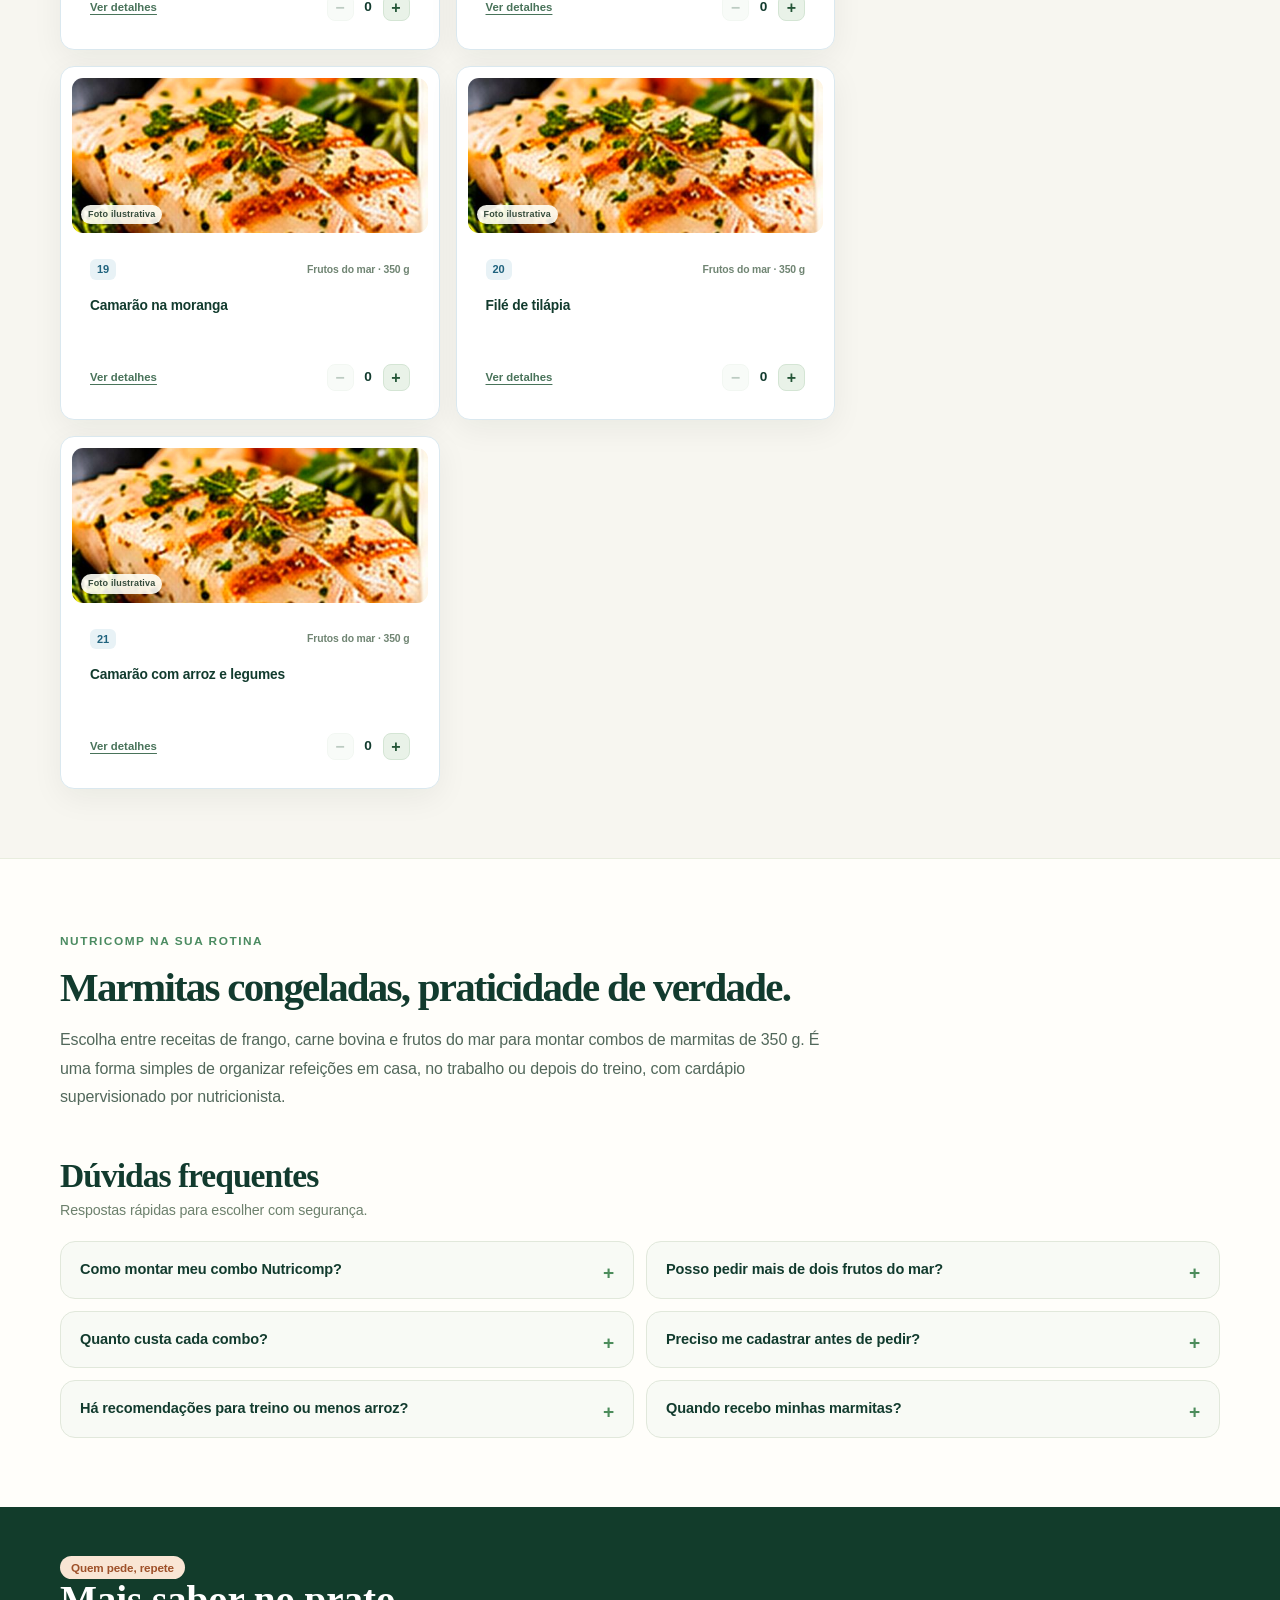
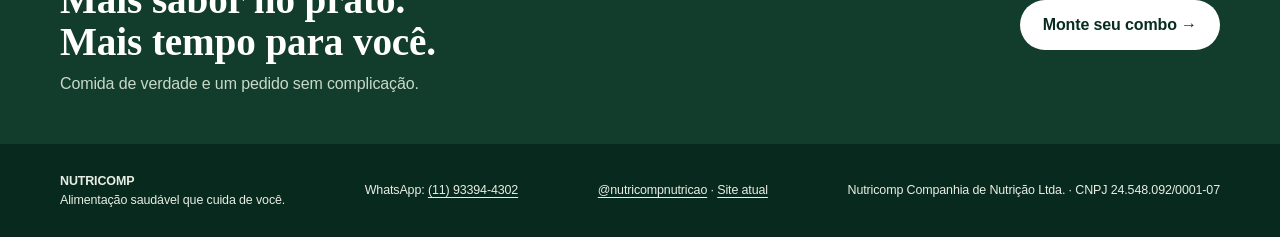
==== commit 363481e3: "Publicar prévia minimalista interativa da Nutricomp com combo e roteiro de rotina" ====
--- a/index.html
+++ b/index.html
@@ -7,10 +7,10 @@
   <meta name="robots" content="noindex,nofollow" />
   <meta property="og:locale" content="pt_BR" />
   <meta property="og:type" content="website" />
-  <meta property="og:title" content="Nutricomp | Marmitas de 350 g e combos" />
-  <meta property="og:description" content="Escolha 10, 20 ou 30 marmitas e monte seu combo com ajuda para sua rotina. Finalize pelo WhatsApp." />
-  <meta name="description" content="Monte seu combo Nutricomp com marmitas saudáveis congeladas de 350 g. Escolha 10, 20 ou 30 refeições e finalize pelo WhatsApp." />
-  <title>Marmitas congeladas de 350 g | Combos Nutricomp</title>
+  <meta property="og:title" content="Marmitas fit congeladas de 350 g | Nutricomp" />
+  <meta property="og:description" content="Monte seu combo de marmitas saudáveis congeladas de 350 g com sugestões para sua rotina. Pedidos pelo WhatsApp." />
+  <meta name="description" content="Marmitas fit congeladas de 350 g, com sabor de comida de verdade. Monte combos de 10, 20 ou 30 refeições e peça pelo WhatsApp da Nutricomp." />
+  <title>Marmitas fit congeladas 350 g | Nutricomp</title>
   <style>
     :root{--ink:#173b2b;--forest:#0c3526;--dark:#09291e;--leaf:#40865d;--sage:#ecf1e6;--cream:#faf8f1;--white:#fffefb;--line:#dce5d7;--orange:#df6b31;--orange-dark:#bb4d23;--muted:#5a6b60;--shadow:0 15px 50px rgba(22,63,43,.09)}
     *{box-sizing:border-box}html{scroll-behavior:smooth}body{margin:0;background:var(--cream);color:var(--ink);font-family:Inter,"Segoe UI",Arial,sans-serif;font-size:16px;line-height:1.5}button,input,textarea,select{font:inherit}button{cursor:pointer}a{color:inherit;text-decoration:none}img{max-width:100%;display:block}button:focus-visible,a:focus-visible,input:focus-visible,textarea:focus-visible{outline:3px solid #e9ab69;outline-offset:3px}.wrap{width:min(1160px,calc(100% - 38px));margin-inline:auto}.eyebrow{color:#4b8b61;font-weight:800;letter-spacing:.13em;text-transform:uppercase;font-size:.74rem}.btn{display:inline-flex;align-items:center;justify-content:center;gap:8px;border:0;border-radius:999px;padding:13px 23px;font-weight:800;transition:transform .16s,background .16s}.btn:hover{transform:translateY(-1px)}.btn-orange{background:var(--orange);color:white;box-shadow:0 7px 20px rgba(223,107,49,.18)}.btn-orange:hover{background:var(--orange-dark)}.btn-light{background:white;color:var(--forest)}.btn-outline{border:1px solid #b9cbbd;background:transparent;color:var(--forest)}
@@ -25,16 +25,144 @@
     @media(max-width:540px){.wrap{width:min(100% - 28px,1160px)}.hero-feature{gap:13px;font-size:.68rem}.confidence{font-size:.67rem;gap:6px 15px}.catalog-head h2{font-size:2.15rem}.search{min-width:100%}.combo-grid{gap:6px}.combo{padding:16px 9px}.combo .count{font-size:1.7rem}.combo strong{font-size:1.24rem}.combo .selected{display:none!important}.combo p{font-size:.58rem}.food-grid{grid-template-columns:1fr;gap:10px}.dish{grid-template-columns:98px 1fr;min-height:125px}.dish img{width:98px;height:106px}.dish h3{font-size:.82rem}.dish p{font-size:.69rem}.rule{align-items:start}.footer .wrap{display:grid;gap:9px}.final-band h2{font-size:1.8rem}}
     @media(prefers-reduced-motion:reduce){html{scroll-behavior:auto}*,*:before,*:after{animation-duration:.01ms!important;transition-duration:.01ms!important}}
   </style>
-  <link rel="stylesheet" href="premium.css" />
+  <link rel="preload" as="image" href="[data-uri]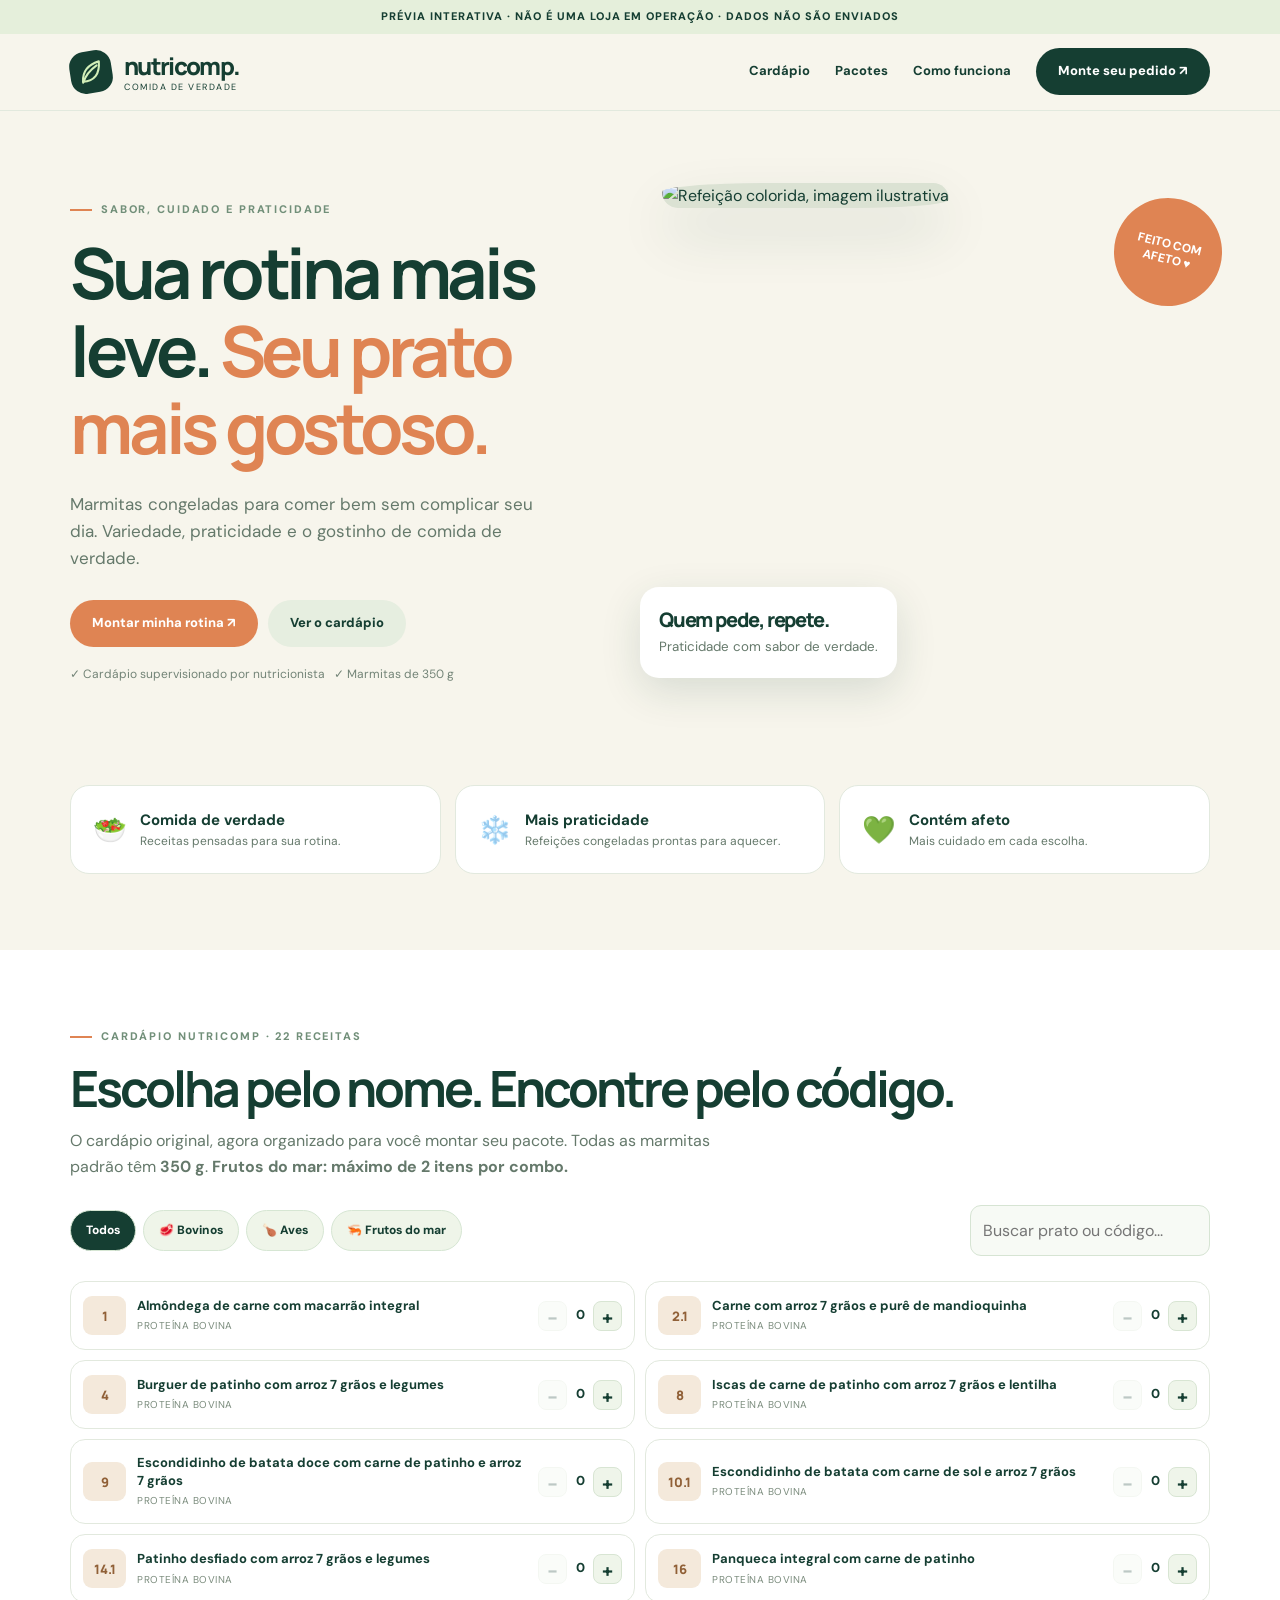
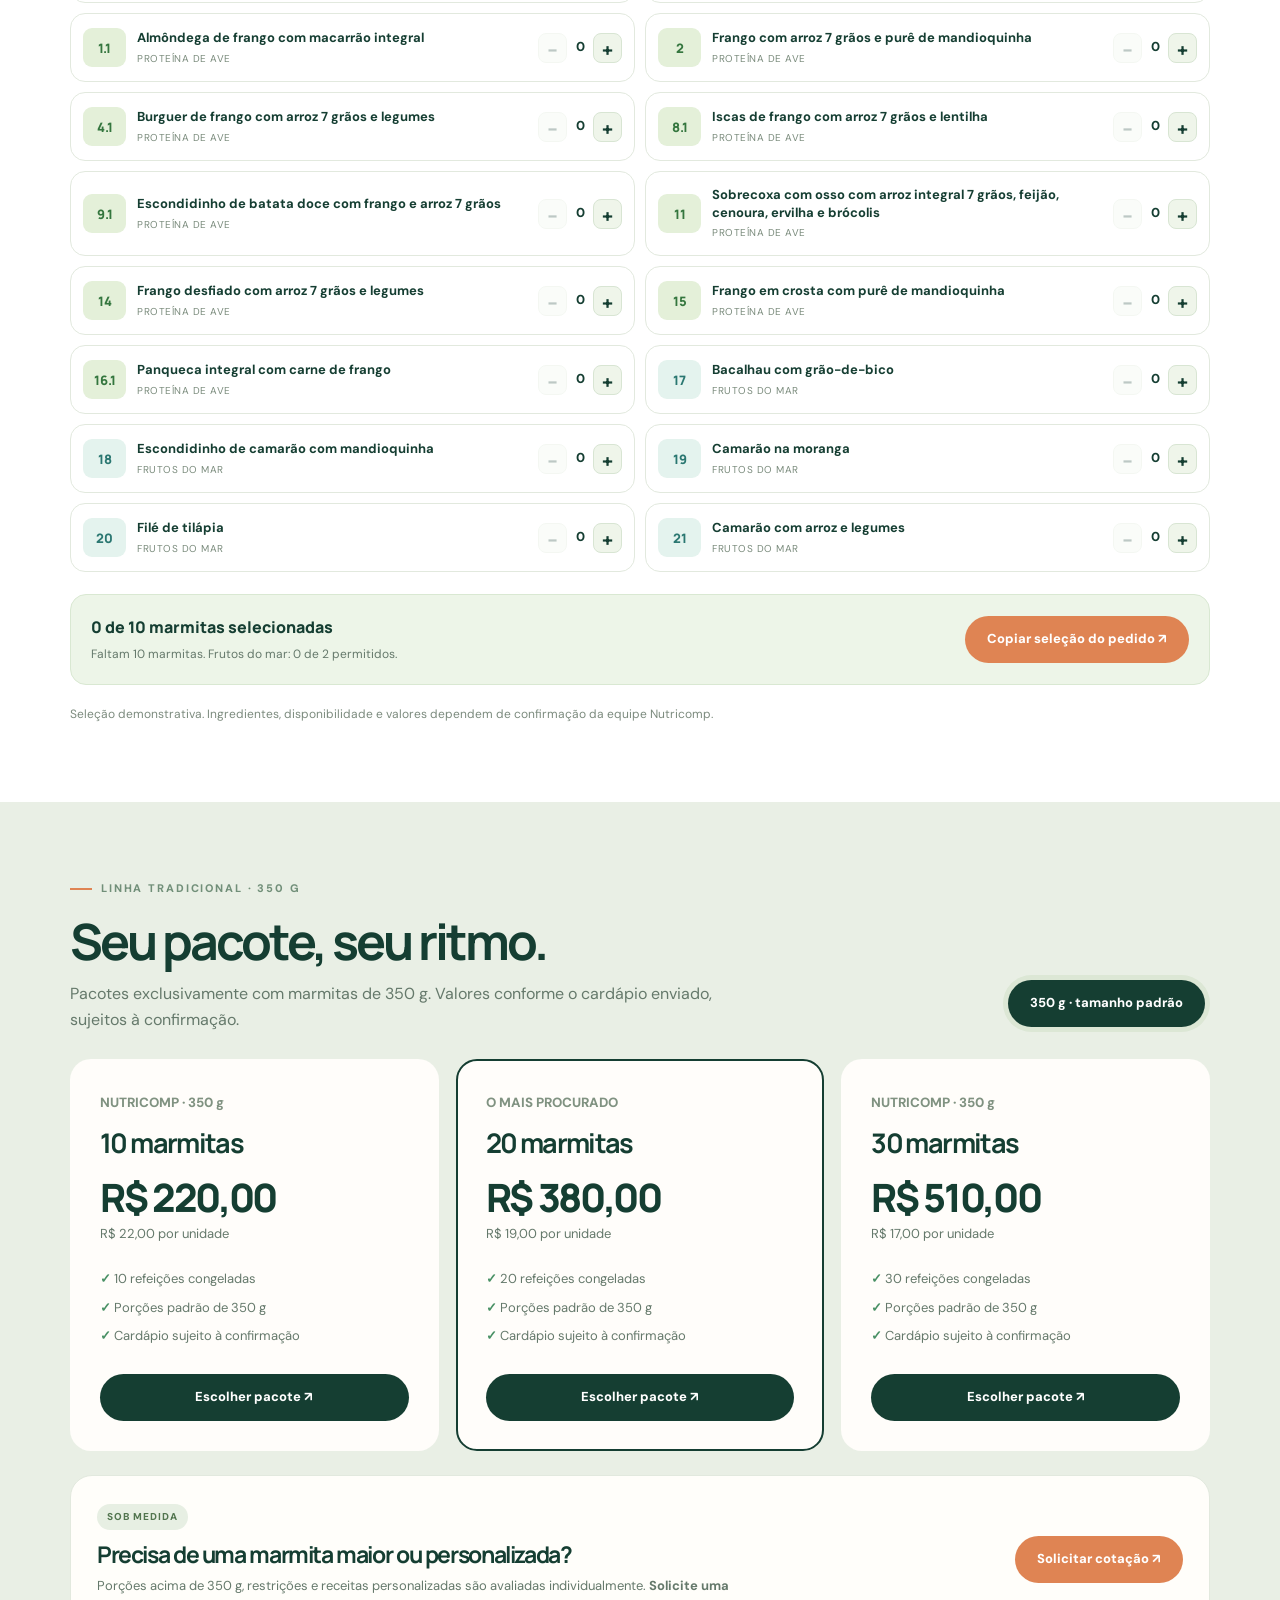
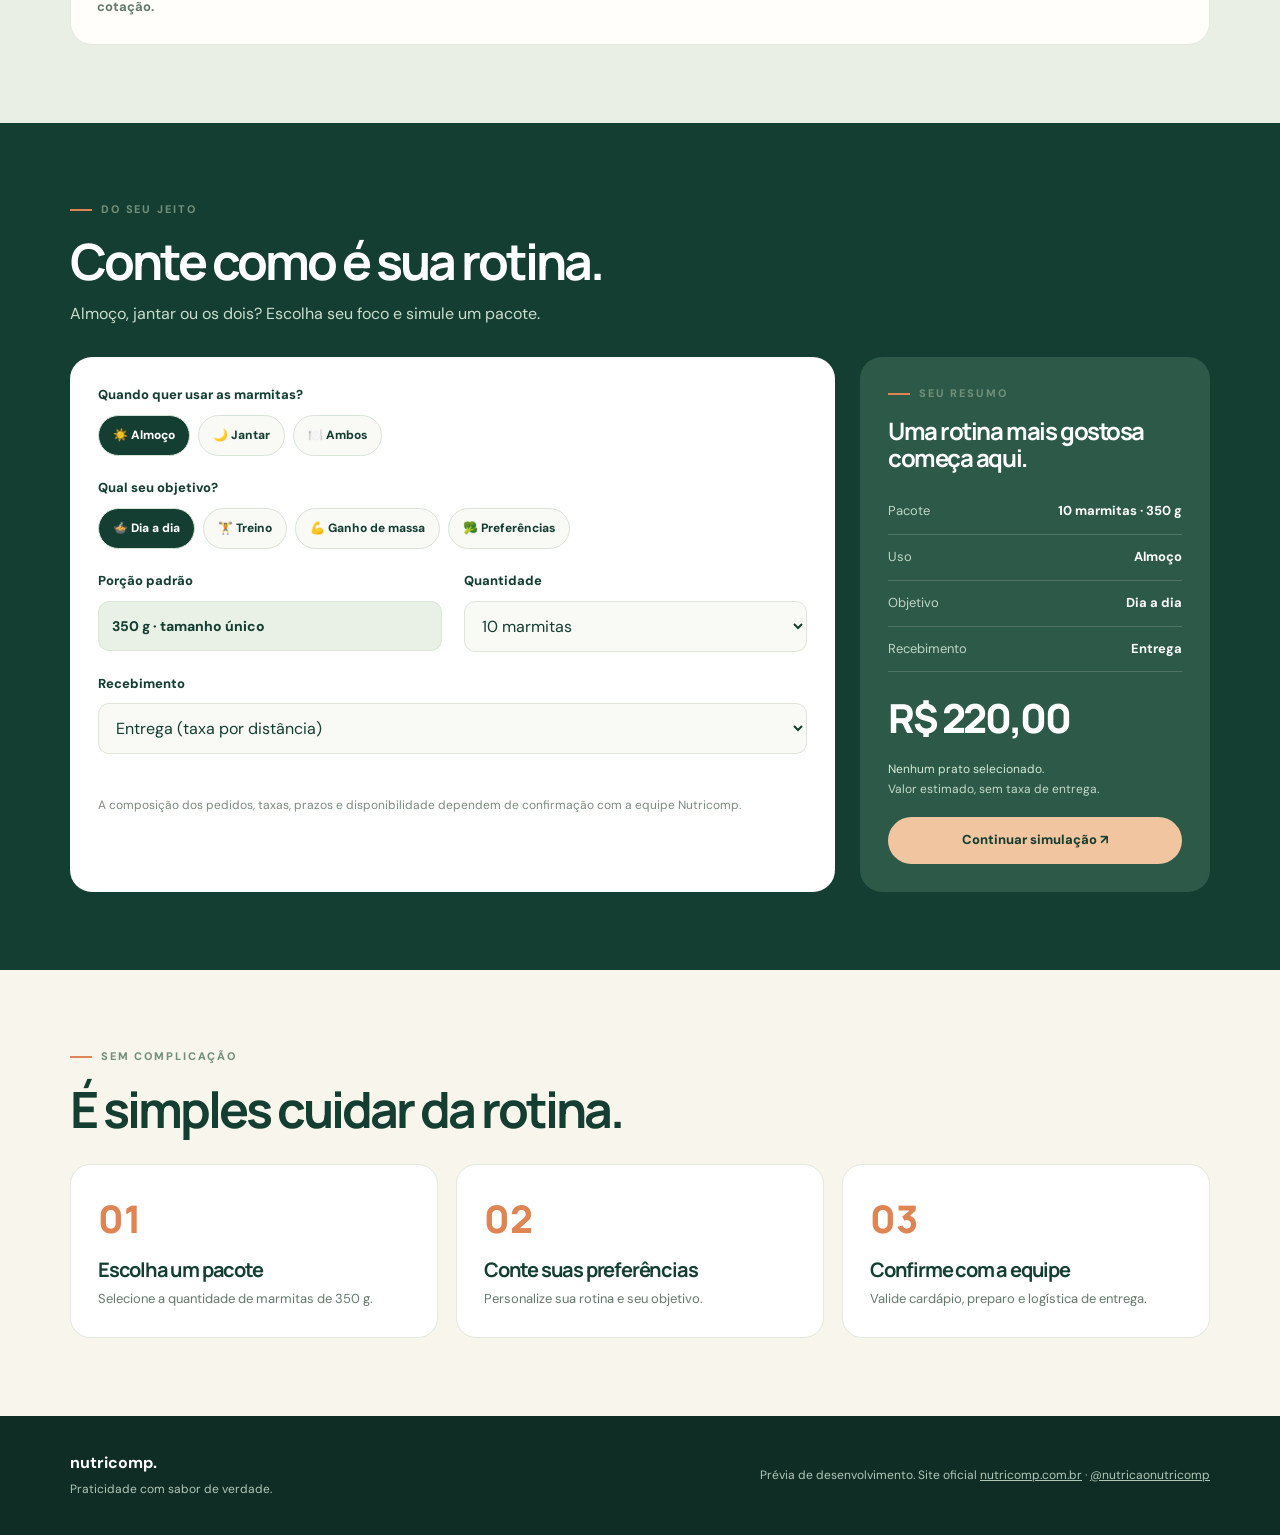
==== commit 11e53391: "Preparar branch exclusiva de preview Nutricomp 350g para deploy gratuito" ====
--- a/index.html
+++ b/index.html
@@ -1,378 +1,84 @@
-<!doctype html>
-<html lang="pt-BR">
-<head>
-  <meta charset="utf-8" />
-  <meta name="viewport" content="width=device-width, initial-scale=1" />
-  <meta name="theme-color" content="#123d2b" />
-  <meta name="robots" content="noindex,nofollow" />
-  <meta property="og:locale" content="pt_BR" />
-  <meta property="og:type" content="website" />
-  <meta property="og:title" content="Marmitas fit congeladas de 350 g | Nutricomp" />
-  <meta property="og:description" content="Monte seu combo de marmitas saudáveis congeladas de 350 g com sugestões para sua rotina. Pedidos pelo WhatsApp." />
-  <meta name="description" content="Marmitas fit congeladas de 350 g, com sabor de comida de verdade. Monte combos de 10, 20 ou 30 refeições e peça pelo WhatsApp da Nutricomp." />
-  <title>Marmitas fit congeladas 350 g | Nutricomp</title>
-  <style>
-    :root{--ink:#173b2b;--forest:#0c3526;--dark:#09291e;--leaf:#40865d;--sage:#ecf1e6;--cream:#faf8f1;--white:#fffefb;--line:#dce5d7;--orange:#df6b31;--orange-dark:#bb4d23;--muted:#5a6b60;--shadow:0 15px 50px rgba(22,63,43,.09)}
-    *{box-sizing:border-box}html{scroll-behavior:smooth}body{margin:0;background:var(--cream);color:var(--ink);font-family:Inter,"Segoe UI",Arial,sans-serif;font-size:16px;line-height:1.5}button,input,textarea,select{font:inherit}button{cursor:pointer}a{color:inherit;text-decoration:none}img{max-width:100%;display:block}button:focus-visible,a:focus-visible,input:focus-visible,textarea:focus-visible{outline:3px solid #e9ab69;outline-offset:3px}.wrap{width:min(1160px,calc(100% - 38px));margin-inline:auto}.eyebrow{color:#4b8b61;font-weight:800;letter-spacing:.13em;text-transform:uppercase;font-size:.74rem}.btn{display:inline-flex;align-items:center;justify-content:center;gap:8px;border:0;border-radius:999px;padding:13px 23px;font-weight:800;transition:transform .16s,background .16s}.btn:hover{transform:translateY(-1px)}.btn-orange{background:var(--orange);color:white;box-shadow:0 7px 20px rgba(223,107,49,.18)}.btn-orange:hover{background:var(--orange-dark)}.btn-light{background:white;color:var(--forest)}.btn-outline{border:1px solid #b9cbbd;background:transparent;color:var(--forest)}
-    .topbar{position:sticky;top:0;z-index:30;background:rgba(9,45,31,.96);color:#fff;backdrop-filter:blur(14px);box-shadow:0 2px 16px #071c1512}.top-inner{height:72px;display:flex;align-items:center;justify-content:space-between;gap:20px}.brand{display:flex;flex-direction:column;line-height:1.05}.brand strong{font-weight:950;letter-spacing:.03em;font-size:1.64rem}.brand strong:before{content:"❧";color:#a4ca66;font-size:1.6rem;margin-right:7px}.brand small{margin-left:28px;margin-top:5px;letter-spacing:.18em;font-size:.53rem;color:#cce0c5}.navlinks{display:flex;align-items:center;gap:27px;font-size:.88rem;font-weight:650;color:#e8eee7}.navlinks a:hover{color:#ffd6ad}.nav-actions{display:flex;gap:9px;align-items:center}.nav-actions .btn{padding:10px 17px;font-size:.88rem}.cart-mini{position:relative;border:1px solid #77947d6b;background:#ffffff1c;color:white;border-radius:999px;width:42px;height:42px;display:grid;place-items:center}.cart-mini span{position:absolute;top:-5px;right:-6px;background:#ffbb78;color:#183326;font-size:.7rem;font-weight:900;border-radius:50%;min-width:19px;height:19px;display:grid;place-items:center}
-    .hero{background:linear-gradient(117deg,#0b2d20 5%,#1d5637 58%,#366043 100%);color:white;overflow:hidden;position:relative}.hero .wrap{min-height:495px;display:grid;grid-template-columns:1.05fr 1fr;align-items:center;gap:10px}.hero-copy{position:relative;z-index:2;padding:60px 0 60px}.hero-copy .eyebrow{color:#d6eeb0}.hero h1{font-family:Georgia,"Times New Roman",serif;font-size:clamp(2.8rem,5vw,4.85rem);line-height:1.03;letter-spacing:-.045em;margin:16px 0 20px}.hero h1 em{font-style:normal;color:#f1af70}.hero p{color:#e6efe8;max-width:435px;font-size:1.08rem;margin-bottom:26px}.hero-feature{display:flex;gap:19px;flex-wrap:wrap;margin-top:33px;color:#e4f0df;font-size:.77rem;font-weight:700}.hero-feature span{display:flex;align-items:center;gap:7px}.hero-feature b{display:grid;place-items:center;background:#ffffff17;border:1px solid #ffffff30;border-radius:50%;height:30px;width:30px;font-size:1rem}.hero-photo{position:relative;height:475px;align-self:end;display:grid;place-items:center}.hero-photo:before{content:"";position:absolute;width:490px;height:390px;border-radius:50%;background:#b3a65a1f;filter:blur(45px)}.hero-photo img{position:relative;width:100%;height:95%;object-fit:cover;object-position:center;border-radius:220px 220px 36px 36px;border:7px solid #ffffff15;box-shadow:0 25px 60px #061c1477}.hero-stamp{position:absolute;z-index:2;right:-5px;top:26px;background:#f7e3b8;color:#4a3c1f;border-radius:999px;padding:15px 19px;text-align:center;font-family:Georgia,serif;font-weight:700;font-style:italic;line-height:1.12;transform:rotate(9deg);box-shadow:0 7px 23px #0004}.hero-stamp small{display:block;font-family:Arial,sans-serif;font-weight:700;font-size:.64rem;letter-spacing:.02em;margin-top:3px}
-    .confidence{display:flex;gap:22px;justify-content:center;flex-wrap:wrap;padding:17px 0;font-weight:700;color:#44604c;font-size:.82rem}.confidence span{display:flex;align-items:center;gap:7px}.confidence i{color:#4b8d5d;font-style:normal}.section{padding:69px 0}.section-title{text-align:center;margin-bottom:28px}.section-title h2{font-family:Georgia,serif;font-size:clamp(2rem,3.3vw,2.9rem);margin:6px 0 8px;letter-spacing:-.035em}.section-title p{color:var(--muted);margin:0}
-    .combos{background:#f0f4ec;border-block:1px solid #e1e8de}.combo-grid{display:grid;grid-template-columns:repeat(3,1fr);gap:16px;max-width:920px;margin:0 auto}.combo{border:2px solid transparent;border-radius:19px;padding:21px 24px;box-shadow:0 7px 28px #1e3d2610;background:white;text-align:left;color:var(--ink);position:relative;transition:border-color .12s,transform .12s;min-height:154px}.combo:hover{transform:translateY(-2px)}.combo[aria-pressed="true"]{border-color:#2a8054;background:#fffef9}.combo .selected{display:none;position:absolute;right:17px;top:15px;background:#e1f2df;color:#26733c;padding:3px 8px;border-radius:100px;font-size:.65rem;font-weight:900}.combo[aria-pressed="true"] .selected{display:block}.combo .count{font-family:Georgia,serif;font-weight:800;font-size:2.5rem;line-height:1}.combo .count small{font:700 .85rem Arial}.combo strong{display:block;font-size:1.9rem;color:#c35c2d;margin-top:11px;line-height:1}.combo p{margin:7px 0 0;color:#647566;font-size:.78rem}.rule{margin:21px auto 0;display:flex;align-items:center;justify-content:center;gap:10px;max-width:780px;background:#e2eee0;border:1px solid #b8d6b8;border-radius:13px;padding:12px 16px;color:#29583b;font-weight:700;font-size:.91rem}
-    .catalog-head{display:flex;justify-content:space-between;gap:18px;align-items:end;flex-wrap:wrap;margin-bottom:22px}.catalog-head h2{font-family:Georgia,serif;font-size:2.6rem;line-height:1.05;margin:5px 0 7px}.catalog-head p{margin:0;color:var(--muted)}.search{display:flex;gap:9px;align-items:center;background:white;border:1px solid var(--line);padding:10px 15px;border-radius:12px;min-width:min(320px,100%)}.search input{width:100%;border:0;outline:0;background:transparent;font-size:.91rem;color:var(--ink)}.filters{display:flex;gap:8px;overflow-x:auto;padding-bottom:10px;margin-bottom:21px;scrollbar-width:thin}.filter{flex:0 0 auto;border:1px solid #cddbcf;border-radius:100px;background:white;color:#41604b;font-weight:750;font-size:.83rem;padding:9px 15px}.filter[aria-pressed="true"]{background:#194d35;color:#fff;border-color:#194d35}.catalog-layout{display:grid;grid-template-columns:minmax(0,1fr) 326px;gap:25px;align-items:start}.food-grid{display:grid;grid-template-columns:repeat(2,minmax(0,1fr));gap:14px}.dish{display:grid;grid-template-columns:94px 1fr;gap:12px;padding:11px;background:#fff;border:1px solid #e5e9df;border-radius:16px;min-height:147px;box-shadow:0 5px 14px #183e2910}.dish img{width:94px;height:116px;object-fit:cover;border-radius:11px}.dish-content{display:flex;flex-direction:column;min-width:0}.dish-top{display:flex;justify-content:space-between;align-items:center;gap:6px}.dish-code{font-size:.69rem;font-weight:900;background:#e9f3e2;color:#367345;padding:2px 7px;border-radius:6px}.dish-type{font-size:.65rem;font-weight:800;color:#708573}.dish h3{font-size:.86rem;line-height:1.24;margin:8px 0 6px;min-height:41px}.dish p{font-size:.72rem;color:#718075;margin:0 0 auto;line-height:1.35}.dish-bottom{display:flex;align-items:center;justify-content:space-between;gap:7px;margin-top:11px}.detail{border:0;background:none;padding:0;color:#49735a;font-weight:750;font-size:.71rem;text-decoration:underline;text-underline-offset:3px}.stepper{display:flex;align-items:center;gap:7px}.stepper button{background:#e9f2e8;border:1px solid #d4e5d4;border-radius:8px;width:27px;height:27px;color:#245537;font-weight:900}.stepper button:hover{background:#d0e6ce}.stepper button:disabled{opacity:.3;cursor:not-allowed}.stepper b{min-width:15px;text-align:center;font-size:.85rem}.dish[data-sea="true"]{border-color:#dae8ef}.dish[data-sea="true"] .dish-code{background:#e8f2f6;color:#20637e}
-    .cart-panel{position:sticky;top:95px;background:white;border:1px solid #d7e1d8;border-radius:21px;overflow:hidden;box-shadow:var(--shadow)}.cart-top{background:var(--forest);color:white;padding:21px 22px}.cart-top h3{font-family:Georgia,serif;font-size:1.65rem;margin:0 0 4px}.cart-top p{font-size:.82rem;color:#c5ddc7;margin:0}.cart-body{padding:19px 21px 23px}.progress-info{display:flex;justify-content:space-between;font-size:.84rem;font-weight:750}.progressbar{height:9px;background:#e9f0e6;border-radius:100px;overflow:hidden;margin:11px 0 16px}.progressbar>span{display:block;background:linear-gradient(90deg,#5fa364,#1f7644);height:100%;width:0;transition:width .2s}.sea-count{font-size:.76rem;color:#4d6d74;display:flex;justify-content:space-between;background:#eaf2f4;border-radius:8px;padding:9px 10px;margin-bottom:13px}.cart-items{max-height:205px;overflow:auto;display:grid;gap:8px}.cart-entry{display:flex;justify-content:space-between;gap:7px;color:#365442;font-size:.77rem;border-bottom:1px solid #eef0ea;padding-bottom:7px}.cart-entry b{white-space:nowrap}.empty{color:#819086;font-size:.81rem;text-align:center;margin:20px 0}.total{display:flex;justify-content:space-between;align-items:baseline;font-weight:750;margin:20px 0 14px;padding-top:12px;border-top:1px solid var(--line)}.total strong{font-size:1.52rem;color:#ba572e}.cart-body .btn{width:100%;border-radius:12px}.cart-body .btn:disabled{opacity:.48;cursor:not-allowed;transform:none}.feedback{display:block;text-align:center;font-size:.76rem;color:#647e6e;margin-top:9px}.customer{margin-top:15px;display:grid;gap:9px}.customer label{display:grid;gap:4px;color:#556b58;font-size:.75rem;font-weight:750}.customer input,.customer textarea{background:#fafcf9;border:1px solid #d9e5d9;border-radius:9px;padding:9px 10px;font-size:.85rem;color:#234631;resize:vertical}.customer small{color:#77867b;line-height:1.4}.cart-mobile{display:none}.final-band{background:#123c2b;color:white;padding:48px 0}.final-band .wrap{display:flex;justify-content:space-between;align-items:center;gap:20px}.final-band h2{font-family:Georgia,serif;font-size:2.45rem;line-height:1.08;margin:0 0 8px}.final-band p{color:#c9d9c9;margin:0}.footer{background:#08291d;color:#e8eee6;padding:28px 0}.footer .wrap{display:flex;gap:22px;justify-content:space-between;align-items:center;flex-wrap:wrap;font-size:.78rem}.footer a{text-decoration:underline;text-underline-offset:3px}.tag{background:#f9e5d4;color:#9e5029;font-weight:900;padding:5px 11px;border-radius:100px;font-size:.73rem}.modal{border:0;border-radius:19px;padding:0;width:min(450px,calc(100% - 26px));box-shadow:0 20px 75px #061a1170}.modal::backdrop{background:#08281fb0;backdrop-filter:blur(4px)}.modal-content{padding:24px}.modal h3{font-family:Georgia,serif;font-size:1.6rem;margin:7px 0}.modal p{color:#5b6c60}.modal button{margin-top:10px}
-    @media(max-width:1080px){.catalog-layout{grid-template-columns:minmax(0,1fr) 310px}.food-grid{grid-template-columns:1fr}.dish{grid-template-columns:113px 1fr}.dish img{width:113px;height:110px}.dish h3{min-height:auto}}
-    @media(max-width:780px){.top-inner{height:64px}.brand strong{font-size:1.32rem}.brand small{font-size:.44rem;margin-left:21px}.navlinks{display:none}.nav-actions .btn{font-size:.73rem;padding:9px 14px}.hero .wrap{grid-template-columns:1fr;min-height:auto}.hero-copy{padding:46px 0 24px}.hero h1{font-size:clamp(2.7rem,10vw,4.4rem);max-width:600px}.hero p{max-width:590px}.hero-photo{height:280px;align-self:stretch}.hero-photo img{width:100%;height:305px;border-radius:120px 120px 10px 10px;object-position:center 43%}.hero-stamp{right:10px;top:5px;font-size:.85rem}.section{padding:48px 0}.combo-grid{gap:9px}.combo{padding:16px 12px;min-height:126px}.combo .count{font-size:2rem}.combo .count small{font-size:.72rem}.combo strong{font-size:1.5rem}.combo p{font-size:.66rem}.rule{font-size:.83rem}.catalog-layout{display:block}.cart-panel{position:fixed;z-index:50;inset:auto 0 0 0;top:auto;transform:translateY(105%);visibility:hidden;pointer-events:none;transition:transform .22s;border-radius:20px 20px 0 0;max-height:87dvh;overflow:auto;box-shadow:0 -14px 70px #092e2066}.cart-panel.open{transform:translateY(0);visibility:visible;pointer-events:auto}.cart-top{position:sticky;top:0;z-index:1}.cart-mobile{display:flex;position:fixed;z-index:45;left:14px;right:14px;bottom:13px;border:0;border-radius:15px;padding:13px 17px;background:#123f2c;color:white;box-shadow:0 9px 32px #082a1f55;align-items:center;justify-content:space-between;font-weight:850}.cart-mobile small{color:#ccdfcf;font-size:.76rem;font-weight:500}.cart-mobile b{font-size:1rem}.close-cart{display:inline-flex!important}.final-band{padding-bottom:90px}.final-band .wrap{display:block}.final-band h2{font-size:2rem;margin-bottom:14px}.footer{padding-bottom:95px}}
-    @media(max-width:540px){.wrap{width:min(100% - 28px,1160px)}.hero-feature{gap:13px;font-size:.68rem}.confidence{font-size:.67rem;gap:6px 15px}.catalog-head h2{font-size:2.15rem}.search{min-width:100%}.combo-grid{gap:6px}.combo{padding:16px 9px}.combo .count{font-size:1.7rem}.combo strong{font-size:1.24rem}.combo .selected{display:none!important}.combo p{font-size:.58rem}.food-grid{grid-template-columns:1fr;gap:10px}.dish{grid-template-columns:98px 1fr;min-height:125px}.dish img{width:98px;height:106px}.dish h3{font-size:.82rem}.dish p{font-size:.69rem}.rule{align-items:start}.footer .wrap{display:grid;gap:9px}.final-band h2{font-size:1.8rem}}
-    @media(prefers-reduced-motion:reduce){html{scroll-behavior:auto}*,*:before,*:after{animation-duration:.01ms!important;transition-duration:.01ms!important}}
-  </style>
-  <link rel="preload" as="image" href="[data-uri]